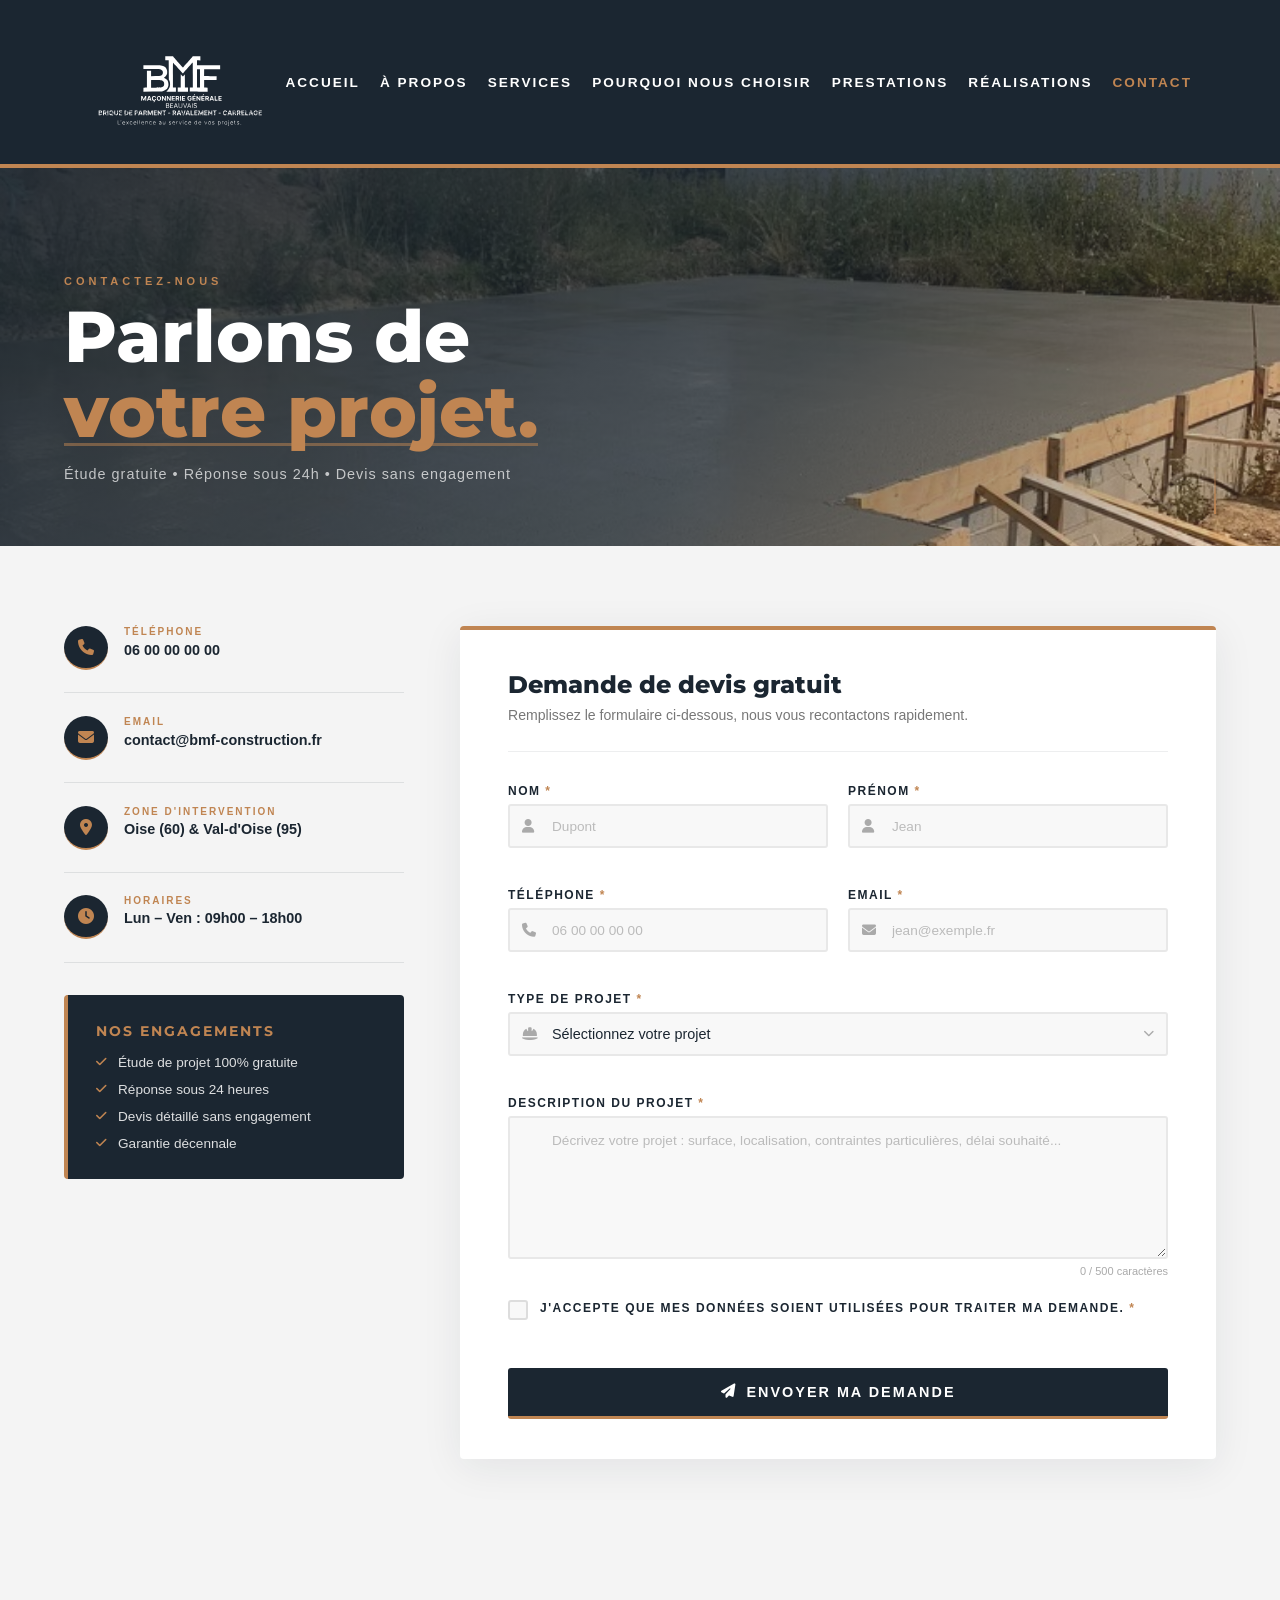
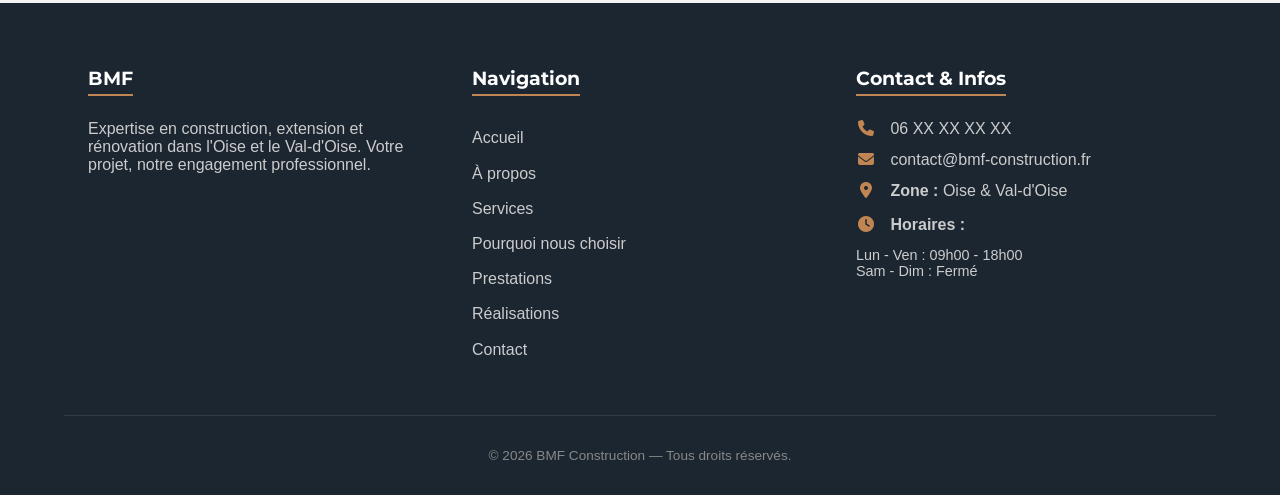
==== contact.html @ 0faadb6c "Add files via upload" ====
<!DOCTYPE html>
<html lang="fr">
<head>
  <meta charset="UTF-8">
  <meta name="viewport" content="width=device-width, initial-scale=1.0">
  <title>BMF | Contact & Devis Gratuit</title>
  <link href="https://fonts.googleapis.com/css2?family=Montserrat:wght@400;600;700;800&display=swap" rel="stylesheet">
  <link rel="stylesheet" href="style.css">
  <link rel="stylesheet" href="https://cdnjs.cloudflare.com/ajax/libs/font-awesome/6.4.0/css/all.min.css">
</head>
<body>

  <!-- ══ HEADER ══════════════════════════════════════════════ -->
  <header id="accueil">
    <div class="container nav-container">
      <div class="logo">
        <img src="img/bmf.svg" alt="Logo BMF"/>
      </div>
      <div class="menu-toggle" id="mobile-menu" aria-label="Ouvrir le menu" role="button">
        <span class="bar"></span>
        <span class="bar"></span>
        <span class="bar"></span>
      </div>
      <nav>
        <ul class="nav-links" id="nav-links">
          <li><a href="index.html">Accueil</a></li>
          <li><a href="index.html#apropos">À propos</a></li>
          <li><a href="index.html#services">Services</a></li>
          <li><a href="index.html#pourquoi">Pourquoi nous choisir</a></li>
          <li><a href="index.html#prestations">Prestations</a></li>
          <li><a href="realisations.html">Réalisations</a></li>
          <li><a href="contact.html" class="nav-active">Contact</a></li>
        </ul>
      </nav>
    </div>
  </header>

  <!-- ══ HERO CONTACT ════════════════════════════════════════ -->
  <section class="contact-hero">
    <div class="contact-hero-overlay"></div>
    <div class="contact-hero-content">
      <p class="contact-hero-eyebrow">Contactez-nous</p>
      <h1 class="contact-hero-title">Parlons de<br><span>votre projet.</span></h1>
      <p class="contact-hero-sub">Étude gratuite • Réponse sous 24h • Devis sans engagement</p>
    </div>
    <div class="contact-hero-scroll">
      <span></span>
    </div>
  </section>

  <!-- ══ SECTION CONTACT PRINCIPALE ═════════════════════════ -->
  <section class="contact-section">
    <div class="contact-grid">

      <!-- ── Colonne gauche : infos ─────────────────────────── -->
      <div class="contact-info">

        <div class="contact-info-block">
          <div class="contact-info-icon"><i class="fa-solid fa-phone"></i></div>
          <div>
            <p class="contact-info-label">Téléphone</p>
            <a href="tel:0600000000" class="contact-info-value">06 00 00 00 00</a>
          </div>
        </div>

        <div class="contact-info-block">
          <div class="contact-info-icon"><i class="fa-solid fa-envelope"></i></div>
          <div>
            <p class="contact-info-label">Email</p>
            <a href="mailto:contact@bmf-construction.fr" class="contact-info-value">contact@bmf-construction.fr</a>
          </div>
        </div>

        <div class="contact-info-block">
          <div class="contact-info-icon"><i class="fa-solid fa-location-dot"></i></div>
          <div>
            <p class="contact-info-label">Zone d'intervention</p>
            <p class="contact-info-value">Oise (60) & Val-d'Oise (95)</p>
          </div>
        </div>

        <div class="contact-info-block">
          <div class="contact-info-icon"><i class="fa-solid fa-clock"></i></div>
          <div>
            <p class="contact-info-label">Horaires</p>
            <p class="contact-info-value">Lun – Ven : 09h00 – 18h00</p>
          </div>
        </div>

        <!-- Engagements -->
        <div class="contact-engagements">
          <p class="contact-engagements-title">Nos engagements</p>
          <ul>
            <li><i class="fa-solid fa-check"></i> Étude de projet 100% gratuite</li>
            <li><i class="fa-solid fa-check"></i> Réponse sous 24 heures</li>
            <li><i class="fa-solid fa-check"></i> Devis détaillé sans engagement</li>
            <li><i class="fa-solid fa-check"></i> Garantie décennale</li>
          </ul>
        </div>

      </div>

      <!-- ── Colonne droite : formulaire ───────────────────── -->
      <div class="contact-form-wrapper">

        <div class="contact-form-header">
          <h2>Demande de devis gratuit</h2>
          <p>Remplissez le formulaire ci-dessous, nous vous recontactons rapidement.</p>
        </div>

        <form class="contact-form" id="contact-form" novalidate>

          <!-- Nom / Prénom -->
          <div class="form-row">
            <div class="form-group">
              <label for="nom">Nom <span class="required">*</span></label>
              <div class="input-wrapper">
                <i class="fa-solid fa-user"></i>
                <input type="text" id="nom" name="nom" placeholder="Dupont" autocomplete="family-name">
              </div>
              <span class="form-error" id="error-nom"></span>
            </div>
            <div class="form-group">
              <label for="prenom">Prénom <span class="required">*</span></label>
              <div class="input-wrapper">
                <i class="fa-solid fa-user"></i>
                <input type="text" id="prenom" name="prenom" placeholder="Jean" autocomplete="given-name">
              </div>
              <span class="form-error" id="error-prenom"></span>
            </div>
          </div>

          <!-- Téléphone / Email -->
          <div class="form-row">
            <div class="form-group">
              <label for="telephone">Téléphone <span class="required">*</span></label>
              <div class="input-wrapper">
                <i class="fa-solid fa-phone"></i>
                <input type="tel" id="telephone" name="telephone" placeholder="06 00 00 00 00" autocomplete="tel">
              </div>
              <span class="form-error" id="error-telephone"></span>
            </div>
            <div class="form-group">
              <label for="email">Email <span class="required">*</span></label>
              <div class="input-wrapper">
                <i class="fa-solid fa-envelope"></i>
                <input type="email" id="email" name="email" placeholder="jean@exemple.fr" autocomplete="email">
              </div>
              <span class="form-error" id="error-email"></span>
            </div>
          </div>

          <!-- Type de projet -->
          <div class="form-group">
            <label for="type-projet">Type de projet <span class="required">*</span></label>
            <div class="input-wrapper select-wrapper">
              <i class="fa-solid fa-hard-hat"></i>
              <select id="type-projet" name="type-projet">
                <option value="" disabled selected>Sélectionnez votre projet</option>
                <option value="extension">Extension de maison</option>
                <option value="renovation">Rénovation générale</option>
                <option value="carrelage">Carrelage</option>
                <option value="ravalement">Ravalement de façade</option>
                <option value="parement">Plaquettes & Parements</option>
                <option value="permis">Permis de construire</option>
                <option value="autre">Autre projet</option>
              </select>
              <i class="fa-solid fa-chevron-down select-arrow"></i>
            </div>
            <span class="form-error" id="error-type-projet"></span>
          </div>

          <!-- Description -->
          <div class="form-group">
            <label for="description">Description du projet <span class="required">*</span></label>
            <div class="input-wrapper textarea-wrapper">
              <textarea id="description" name="description" rows="5" placeholder="Décrivez votre projet : surface, localisation, contraintes particulières, délai souhaité..."></textarea>
            </div>
            <div class="form-hint">
              <span class="form-error" id="error-description"></span>
              <span class="char-counter"><span id="char-count">0</span> / 500 caractères</span>
            </div>
          </div>

          <!-- Consentement RGPD -->
          <div class="form-group form-group-check">
            <label class="check-label">
              <input type="checkbox" id="rgpd" name="rgpd">
              <span class="checkmark"></span>
              <span>J'accepte que mes données soient utilisées pour traiter ma demande. <span class="required">*</span></span>
            </label>
            <span class="form-error" id="error-rgpd"></span>
          </div>

          <!-- Bouton submit -->
          <button type="submit" class="btn-submit" id="btn-submit">
            <span class="btn-submit-text">
              <i class="fa-solid fa-paper-plane"></i>
              Envoyer ma demande
            </span>
            <span class="btn-submit-loading" style="display:none;">
              <i class="fa-solid fa-spinner fa-spin"></i>
              Envoi en cours...
            </span>
          </button>

        </form>

        <!-- Message de succès -->
        <div class="form-success" id="form-success" style="display:none;">
          <div class="form-success-icon"><i class="fa-solid fa-circle-check"></i></div>
          <h3>Message envoyé !</h3>
          <p>Merci <strong id="success-prenom"></strong>, votre demande a bien été reçue. Nous vous recontactons sous 24 heures.</p>
          <button class="btn-reset" onclick="resetForm()">Envoyer une autre demande</button>
        </div>

      </div>
    </div>
  </section>

  <!-- ══ FOOTER ═══════════════════════════════════════════════ -->
  <footer id="footer">
    <div class="container footer-grid">
      <div class="footer-col">
        <h3>BMF</h3>
        <p>Expertise en construction, extension et rénovation dans l'Oise et le Val-d'Oise. Votre projet, notre engagement professionnel.</p>
      </div>
      <div class="footer-col">
        <h3>Navigation</h3>
        <ul>
          <li><a href="index.html">Accueil</a></li>
          <li><a href="index.html#apropos">À propos</a></li>
          <li><a href="index.html#services">Services</a></li>
          <li><a href="index.html#pourquoi">Pourquoi nous choisir</a></li>
          <li><a href="index.html#prestations">Prestations</a></li>
          <li><a href="realisations.html">Réalisations</a></li>
          <li><a href="contact.html">Contact</a></li>
        </ul>
      </div>
      <div class="footer-col">
        <h3>Contact & Infos</h3>
        <p><i class="fa-solid fa-phone"></i> 06 XX XX XX XX</p>
        <p><i class="fa-solid fa-envelope"></i> contact@bmf-construction.fr</p>
        <p><i class="fa-solid fa-location-dot"></i> <strong>Zone :</strong> Oise & Val-d'Oise</p>
        <div style="margin-top: 1rem;">
          <p><i class="fa-solid fa-clock"></i> <strong>Horaires :</strong></p>
          <p style="font-size: 0.9rem; margin-bottom: 0;">Lun - Ven : 09h00 - 18h00</p>
          <p style="font-size: 0.9rem;">Sam - Dim : Fermé</p>
        </div>
      </div>
    </div>
    <div class="footer-bottom">
      <p>&copy; 2026 BMF Construction — Tous droits réservés.</p>
    </div>
  </footer>

  <!-- ══ SCRIPTS ══════════════════════════════════════════════ -->
  <script>
    /* ── Menu burger ── */
    const burger = document.getElementById('mobile-menu');
    const navLinks = document.getElementById('nav-links');
    burger.addEventListener('click', function () {
      navLinks.classList.toggle('active');
      burger.classList.toggle('open');
    });
    navLinks.querySelectorAll('a').forEach(function(link) {
      link.addEventListener('click', function () {
        navLinks.classList.remove('active');
        burger.classList.remove('open');
      });
    });

    /* ── Compteur de caractères ── */
    const desc = document.getElementById('description');
    const counter = document.getElementById('char-count');
    desc.addEventListener('input', function () {
      const len = this.value.length;
      counter.textContent = len;
      if (len > 500) {
        counter.style.color = '#e74c3c';
      } else if (len > 400) {
        counter.style.color = '#C08552';
      } else {
        counter.style.color = '';
      }
    });

    /* ── Validation en temps réel ── */
    function showError(id, msg) {
      const el = document.getElementById('error-' + id);
      const input = document.getElementById(id) || document.querySelector('[name="' + id + '"]');
      if (el) el.textContent = msg;
      if (input && input.closest) {
        const wrapper = input.closest('.form-group');
        if (wrapper) {
          wrapper.classList.toggle('has-error', !!msg);
          wrapper.classList.toggle('is-valid', !msg && input.value !== '');
        }
      }
    }

    function validateField(id) {
      const el = document.getElementById(id);
      if (!el) return true;
      const val = el.value.trim();

      if (id === 'nom' || id === 'prenom') {
        if (!val) { showError(id, 'Ce champ est obligatoire.'); return false; }
        if (val.length < 2) { showError(id, 'Minimum 2 caractères.'); return false; }
        showError(id, ''); return true;
      }
      if (id === 'telephone') {
        const cleaned = val.replace(/\s/g, '');
        if (!val) { showError(id, 'Ce champ est obligatoire.'); return false; }
        if (!/^(\+33|0)[0-9]{9}$/.test(cleaned)) { showError(id, 'Numéro invalide (ex: 06 00 00 00 00).'); return false; }
        showError(id, ''); return true;
      }
      if (id === 'email') {
        if (!val) { showError(id, 'Ce champ est obligatoire.'); return false; }
        if (!/^[^\s@]+@[^\s@]+\.[^\s@]+$/.test(val)) { showError(id, 'Adresse email invalide.'); return false; }
        showError(id, ''); return true;
      }
      if (id === 'type-projet') {
        if (!val) { showError(id, 'Veuillez sélectionner un type de projet.'); return false; }
        showError(id, ''); return true;
      }
      if (id === 'description') {
        if (!val) { showError(id, 'Veuillez décrire votre projet.'); return false; }
        if (val.length < 20) { showError(id, 'Merci d\'en dire un peu plus (min. 20 caractères).'); return false; }
        if (val.length > 500) { showError(id, 'Maximum 500 caractères.'); return false; }
        showError(id, ''); return true;
      }
      return true;
    }

    /* Live validation on blur */
    ['nom','prenom','telephone','email','type-projet','description'].forEach(function(id) {
      const el = document.getElementById(id);
      if (el) {
        el.addEventListener('blur', function() { validateField(id); });
        el.addEventListener('input', function() {
          if (el.closest('.form-group').classList.contains('has-error')) {
            validateField(id);
          }
        });
      }
    });

    /* ── Soumission du formulaire ── */
    document.getElementById('contact-form').addEventListener('submit', function(e) {
      e.preventDefault();

      const fields = ['nom','prenom','telephone','email','type-projet','description'];
      let valid = true;
      fields.forEach(function(id) {
        if (!validateField(id)) valid = false;
      });

      // RGPD check
      const rgpd = document.getElementById('rgpd');
      if (!rgpd.checked) {
        document.getElementById('error-rgpd').textContent = 'Vous devez accepter pour continuer.';
        valid = false;
      } else {
        document.getElementById('error-rgpd').textContent = '';
      }

      if (!valid) return;

      // Simulation envoi
      const btn = document.getElementById('btn-submit');
      btn.querySelector('.btn-submit-text').style.display = 'none';
      btn.querySelector('.btn-submit-loading').style.display = 'inline-flex';
      btn.disabled = true;

      setTimeout(function() {
        document.getElementById('contact-form').style.display = 'none';
        const successDiv = document.getElementById('form-success');
        successDiv.style.display = 'flex';
        document.getElementById('success-prenom').textContent = document.getElementById('prenom').value;
        // Scroll vers le message de succès
        successDiv.scrollIntoView({ behavior: 'smooth', block: 'center' });
      }, 1800);
    });

    function resetForm() {
      document.getElementById('contact-form').reset();
      document.getElementById('contact-form').style.display = 'block';
      document.getElementById('form-success').style.display = 'none';
      document.getElementById('char-count').textContent = '0';
      document.querySelectorAll('.form-group').forEach(function(g) {
        g.classList.remove('has-error','is-valid');
      });
      const btn = document.getElementById('btn-submit');
      btn.querySelector('.btn-submit-text').style.display = 'inline-flex';
      btn.querySelector('.btn-submit-loading').style.display = 'none';
      btn.disabled = false;
    }
  </script>

</body>
</html>
---- style.css ----
/* ============================================================
   BMF — Feuille de styles principale
   ============================================================ */

/* ── Variables ────────────────────────────────────────────── */
:root {
  --font-logo:    'Montserrat', sans-serif;
  --font-texte:   'Inter', sans-serif;
  --primary-blue: #1B2631;
  --accent-terra: #C08552;
  --accent-dark:  #A07044;
  --bg-light:     #F4F4F4;
  --white:        #FFFFFF;
}

/* ── Reset ────────────────────────────────────────────────── */
* { margin: 0; padding: 0; box-sizing: border-box; }

body {
  font-family: var(--font-texte);
  background-color: var(--bg-light);
  color: var(--primary-blue);
}

/* ── Header ───────────────────────────────────────────────── */
header {
  background-color: var(--primary-blue);
  padding: 2rem 5%;
  border-bottom: 4px solid var(--accent-terra);
  position: sticky;
  top: 0;
  z-index: 1000;
}

.nav-container {
  display: flex;
  justify-content: space-between;
  align-items: center;
  max-width: 1200px;
  margin: 0 auto;
  position: relative;
}

/* Logo image SVG en blanc */
.logo img {
  height: 100px;
  width: auto;
  max-width: 100%;
  display: block;
  filter: brightness(0) invert(1);
  transition: filter 0.3s ease;
}

.logo img:hover {
  /* Passe au terracotta au survol via un filtre CSS */
  filter: brightness(0) saturate(100%) invert(58%) sepia(42%) saturate(600%) hue-rotate(345deg) brightness(95%);
}

/* Navigation */
nav {
  display: flex;
  align-items: center;
}

.nav-links {
  display: flex;
  list-style: none;
  gap: 20px;
}

.nav-links a {
  color: var(--white);
  text-decoration: none;
  font-size: 0.85rem;
  font-weight: 600;
  text-transform: uppercase;
  letter-spacing: 2px;
  transition: color 0.3s;
}

.nav-links a:hover {
  color: var(--accent-terra);
}

/* --- MENU BURGER MOBILE --- */
.menu-toggle {
  display: none;
  flex-direction: column;
  justify-content: center;
  gap: 5px;
  cursor: pointer;
  padding: 4px;
  z-index: 1100;
}

.bar {
  display: block;
  width: 26px;
  height: 3px;
  background-color: var(--white);
  border-radius: 2px;
  transition: all 0.3s ease;
  transform-origin: center;
}

/* Animation burger → croix */
.menu-toggle.open .bar:nth-child(1) { transform: translateY(8px) rotate(45deg); }
.menu-toggle.open .bar:nth-child(2) { opacity: 0; transform: scaleX(0); }
.menu-toggle.open .bar:nth-child(3) { transform: translateY(-8px) rotate(-45deg); }

/* RESPONSIVE MOBILE */
@media (max-width: 768px) {
  .menu-toggle { display: flex; }

  nav {
    position: static;
  }

  .nav-links {
    position: absolute;
    top: 100%;
    left: 0;
    width: 100%;
    background-color: var(--primary-blue);
    flex-direction: column;
    align-items: center;
    padding: 2rem 0;
    display: none;
    border-top: 2px solid var(--accent-terra);
    box-shadow: 0 8px 24px rgba(0,0,0,0.2);
    z-index: 1000;
  }

  .nav-links.active {
    display: flex;
  }

  .nav-links li {
    margin: 0.75rem 0;
  }

  .nav-links a {
    font-size: 1rem;
    letter-spacing: 1.5px;
  }
}
/* ── Conteneur ────────────────────────────────────────────── */
.container {
  width: min(1200px, 100%);
  margin: 0 auto;
  padding: 0 1.5rem;
}

/* ── Hero ─────────────────────────────────────────────────── */
.hero {
  position: relative;
  padding: 150px 5%;
  background-size: cover;
  background-position: center;
  background-repeat: no-repeat;
  color: white;
}

.hero-overlay {
  position: absolute;
  top: 0; left: 0;
  width: 100%; height: 100%;
  background-color: rgba(27, 38, 49, 0.7);
  z-index: 1;
  pointer-events: none;
}

.hero-content {
  position: relative;
  z-index: 2;
}

.hero h1 {
  color: #ffffff;
  font-family: var(--font-logo);
  font-size: 3.5rem;
  font-weight: 800;
  line-height: 1.1;
  margin-bottom: 1.25rem;
}

/* Classe dédiée pour le paragraphe hero (évite de polluer les autres sections) */
.hero-text {
  color: #eeeeee;
  font-size: 1.05rem;
  line-height: 1.7;
  margin-bottom: 2rem;
  max-width: 560px;
}

.location-badge {
  display: inline-block;
  margin-bottom: 1.5rem;
  padding: 0.65rem 1rem;
  background: rgba(255,255,255,0.14);
  color: #FFFFFF;
  border-radius: 999px;
  font-size: 0.95rem;
  backdrop-filter: blur(5px);
}

.hero-buttons {
  display: flex;
  gap: 20px;
  position: relative;
  z-index: 10;
  pointer-events: auto;
}

/* ── Boutons ──────────────────────────────────────────────── */
.btn {
  display: inline-flex;
  align-items: center;
  padding: 15px 30px;
  text-decoration: none;
  font-family: var(--font-texte);
  font-weight: 600;
  font-size: 0.9rem;
  text-transform: uppercase;
  letter-spacing: 1px;
  border-radius: 2px;
  transition: all 0.3s ease;
  cursor: pointer;
  border: 2px solid transparent;
}

.btn i {
  margin-right: 10px;
}

.btn-primary {
  background-color: var(--accent-terra);
  color: var(--white);
  border-color: var(--accent-terra);
}

.btn-primary:hover {
  background-color: var(--accent-dark);
  border-color: var(--accent-dark);
  color: var(--white);
}

.btn-secondary {
  background-color: transparent;
  border-color: var(--accent-terra);
  color: var(--accent-terra);
}

.btn-secondary:hover {
  background-color: var(--accent-terra);
  color: var(--white);
}

/* ── Section À propos ─────────────────────────────────────── */
#apropos {
  padding: 6rem 5%;
  background-color: var(--bg-light);
}

.apropos-inner {
  max-width: 1200px;
  margin: 0 auto;
  display: grid;
  grid-template-columns: 1fr 1fr;
  gap: 4rem;
  align-items: center;
}

/* Colonne image (gauche) */
.apropos-img-col {
  position: relative;
  padding: 0;
}

.apropos-img-wrap {
  position: relative;
  border-radius: 4px;
  overflow: visible;
  min-height: 480px;
  aspect-ratio: 1 / 1;
  width: 100%;
}

.apropos-img-wrap img {
  width: 100%;
  height: 100%;
  object-fit: cover;
  display: block;
  min-height: 480px;
  border-radius: 4px;
}

/* Badge "Études gratuites" */
.apropos-badge {
  position: absolute;
  top: -40px;
  left: -40px;
  background: var(--primary-blue);
  border-radius: 4px;
  padding: 1rem;
  width: 180px;
  height: 180px;
  
  box-shadow: 15px 15px 30px rgba(0,0,0,0.4);
  z-index: 10;
  display: flex;
  align-items: center;      /* Centre verticalement */
  justify-content: center;  /* Centre horizontalement */
}

.apropos-badge p {
  font-family: var(--font-texte);
  font-size: 16px;
  font-weight: 800;
  color: var(--white);
  text-transform: uppercase;
  letter-spacing: 1px;
  padding: 10px ;
  text-align: center;
}



/* Barre terracotta en bas de l'image */
.apropos-exp-bar {
  position: absolute;
  bottom: 0; left: 0; right: 0;
  background: rgba(192, 133, 82, 0.93);
  padding: 14px 20px;
  display: flex;
  align-items: center;
  justify-content: space-between;
}

.apropos-exp-bar span:first-child {
  font-family: var(--font-texte);
  font-size: 13px;
  font-weight: 600;
  color: var(--white);
  text-transform: uppercase;
  letter-spacing: 1px;
}

.apropos-exp-bar span:last-child {
  font-family: var(--font-logo);
  font-size: 28px;
  font-weight: 800;
  color: var(--white);
  line-height: 1;
}

/* Colonne texte (droite) */
.apropos-eyebrow {
  font-family: var(--font-texte);
  font-size: 11px;
  font-weight: 600;
  text-transform: uppercase;
  letter-spacing: 3px;
  color: var(--accent-terra);
  margin-bottom: 1rem;
}

.apropos-title {
  font-family: var(--font-logo);
  font-size: 2rem;
  font-weight: 800;
  color: var(--primary-blue);
  line-height: 1.2;
  margin-bottom: 1.25rem;
}

.apropos-intro {
  font-family: var(--font-texte);
  font-size: 0.95rem;
  color: #555555;
  line-height: 1.8;
  margin-bottom: 2rem;
}

/* Points forts */
.apropos-checks {
  list-style: none;
  padding: 0;
  margin: 0 0 2rem;
  display: flex;
  flex-direction: column;
  gap: 12px;
}

.apropos-checks li {
  display: flex;
  align-items: center;
  gap: 12px;
  font-family: var(--font-texte);
  font-size: 0.9rem;
  font-weight: 600;
  color: var(--primary-blue);
}

.apropos-check-icon {
  width: 22px;
  height: 22px;
  min-width: 22px;
  border-radius: 50%;
  background-color: var(--accent-terra);
  display: flex;
  align-items: center;
  justify-content: center;
}

.apropos-check-icon i {
  font-size: 10px;
  color: var(--white);
}

/* Statistiques */
.apropos-stats {
  display: grid;
  grid-template-columns: repeat(3, 1fr);
  gap: 12px;
  margin-bottom: 2rem;
}

.apropos-stat {
  background-color: var(--primary-blue);
  border-bottom: 3px solid var(--accent-terra);
  border-radius: 2px;
  padding: 1.1rem 0.75rem;
  text-align: center;
}

.apropos-stat h3 {
  font-family: var(--font-logo);
  font-size: 1.4rem;
  font-weight: 700;
  color: var(--white);
  margin-bottom: 0px;
}

.apropos-stat p {
  font-family: var(--font-texte);
  font-size: 8px;
  text-transform: uppercase;
  letter-spacing: 2px;
  color: rgba(255,255,255,0.6);
  margin: 0;
}

/* ── Responsive ───────────────────────────────────────────── */
@media (max-width: 900px) {
  .nav-container {
    flex-wrap: wrap;
    gap: 1rem;
  }

  .nav-links {
    flex-wrap: wrap;
    gap: 1rem;
    justify-content: center;
  }

  .hero {
    padding: 120px 5%;
  }

  .hero h1 {
    font-size: 2.5rem;
  }

  .apropos-inner {
    grid-template-columns: 1fr;
    gap: 2.5rem;
  }

  .apropos-img-wrap,
  .apropos-img-wrap img {
    min-height: 320px;
  }

  .apropos-title {
    font-size: 1.65rem;
  }
}

@media (max-width: 640px) {
  .hero {
    padding: 90px 4%;
    text-align: center;
  }

  .hero h1 {
    font-size: 2rem;
  }

  .hero-text {
    margin: 0 auto 2rem;
  }

  .hero-buttons {
    flex-direction: column;
    align-items: stretch;
  }

  .btn {
    width: 100%;
    justify-content: center;
  }
}

@media (max-width: 480px) {
  #apropos {
    padding: 4rem 4%;
  }

  .apropos-stat h3 {
    font-size: 1.3rem;
  }
}


#services { 
  padding: 6rem 5%; 
  background-color: var(--white);
}

.services-grid {
  display: grid;
  grid-template-columns: repeat(4, 1fr);
  gap: 1.5rem;
}

.service-card {
  position: relative; /* Obligatoire pour le fond */
  min-height: 250px; /* Hauteur minimale pour les photos */
  border-radius: 4px;
  overflow: hidden; /* Pour que l'image ne dépasse pas des coins arrondis */
  display: flex;
  align-items: flex-end; /* Texte en bas de la carte */
  transition: transform 0.3s ease;
  box-shadow: 0 5px 15px rgba(0,0,0,0.1);
}

/* Au survol, la carte se soulève légèrement */
.service-card:hover { transform: translateY(-5px); }

/* L'emplacement de l'image de fond */
.service-card-bg {
  position: absolute;
  top: 0; left: 0; width: 100%; height: 100%;
  background-size: cover;
  background-position: center;
  z-index: 1;
  transition: transform 0.5s ease; /* Effet de zoom au survol */
}

/* Overlay sombre pour la lisibilité du texte (filtre) */
.service-card::after {
  content: '';
  position: absolute;
  top: 0; left: 0; width: 100%; height: 100%;
  background: linear-gradient(to top, rgba(0,0,0,0.8), rgba(0,0,0,0.2)); /* Dégradé sombre */
  z-index: 2;
}

/* Le contenu textuel (au-dessus de l'image) */
.service-card-content {
  position: relative;
  z-index: 3;
  padding: 2rem;
  color: var(--white); /* Texte en blanc pour le contraste */
  width: 100%;
}

.service-card h3 {
  font-family: var(--font-logo);
  font-size: 1.2rem;
  margin-bottom: 0.5rem;
  text-transform: uppercase;
  letter-spacing: 1px;
}

.service-card p {
  font-size: 0.9rem;
  line-height: 1.4;
  opacity: 0.9;
}

/* --- RÉSERVATION DES EMPLACEMENTS D'IMAGES --- */
/* Remplace 'chemin/vers/image1.jpg' par tes vrais fichiers */

.service-01 .service-card-bg { 
  background-image: url('img/ext10.JPG'); /* Exemple: plans d'architecture */
}
.service-02 .service-card-bg { 
  background-image: url('img/ext10.JPG'); /* Exemple: dossier administratif */
}
.service-03 .service-card-bg { 
  background-image: url('img/ext10.JPG'); /* Exemple: gros oeuvre rénovation */
}
.service-04 .service-card-bg { 
  background-image: url('img/ext10.JPG'); /* Exemple: intérieur design */
}

/* Effet zoom de l'image au survol */
.service-card:hover .service-card-bg { transform: scale(1.1); }


@media (max-width: 992px) {
  .services-grid-4 { grid-template-columns: repeat(2, 1fr); }
}
@media (max-width: 576px) {
  .services-grid-4 { grid-template-columns: 1fr; }
}

#pourquoi {
  padding: 6rem 5%;
  background-color: var(--bg-light); /* Fond gris clair comme À Propos */
}

/* --- Layout Flexbox comme À Propos --- */
.pourquoi-container {
  display: flex;
  align-items: center; /* Centre verticalement image et texte */
  gap: 4rem; /* Espace entre l'image et le texte */
}

/* --- Partie Image (Gauche) --- */
.pourquoi-image-wrapper {
  position: relative;
  flex: 1; /* Prend 50% de la largeur */
}

.pourquoi-image-wrapper img {
  width: 100%;
  height: auto;
  border-radius: 4px; /* Coins arrondis comme À Propos */
}

/* Le badge "Études Gratuites" réutilisé */
.pourquoi-image-wrapper .apropos-badge {
  position: absolute;
  top: -20px; /* Positionnement comme À Propos */
  left: -20px;
  background-color: var(--primary-blue); /* Le bleu foncé */
  color: var(--white);
  padding: 2rem;
  text-align: center;
  border-radius: 4px;
  font-weight: 600;
  box-shadow: 0 10px 30px rgba(0,0,0,0.2);
}

.pourquoi-image-wrapper .apropos-badge p {
  margin: 0;
  line-height: 1.2;
}

/* --- Partie Contenu (Droite) --- */
.pourquoi-content {
  flex: 1; /* Prend les autres 50% de la largeur */
}

.pourquoi-content h2.apropos-title {
  font-size: 2.5rem;
  font-weight: 700;
  line-height: 1.2;
  margin-top: 0.5rem;
  margin-bottom: 2rem;
  color: var(--primary-blue);
}

.pourquoi-text {
  font-size: 1.1rem;
  line-height: 1.7;
  color: #333;
  margin-bottom: 2.5rem;
}

/* --- Liste de checks --- */
.pourquoi-list-v2 {
  list-style: none;
  padding: 0;
}

.pourquoi-list-v2 li {
  display: flex;
  align-items: center;
  margin-bottom: 1.5rem;
  font-size: 1.2rem;
  color: var(--primary-blue);
  font-weight: 500;
}

.pourquoi-list-v2 i {
  color: var(--accent-terra); /* La couleur terracotta */
  font-size: 1.4rem;
  margin-right: 15px;
}

/* --- Adaptation Mobile --- */
@media (max-width: 992px) {
  .pourquoi-container {
    flex-direction: column-reverse; /* Image au-dessus sur mobile */
    gap: 3rem;
  }
}

#prestations { 
  padding: 6rem 5%; 
  background-color: var(--white);
}

/* Grille 4 colonnes (section Services) */
.services-grid-4 {
  display: grid;
  grid-template-columns: repeat(4, 1fr);
  gap: 1.5rem;
}

/* Grille 3 colonnes (section Prestations) */
.services-grid-3 {
  display: grid;
  grid-template-columns: repeat(3, 1fr);
  gap: 1.5rem;
}

/* Réservation des images pour les nouvelles prestations */
.prest-01 .service-card-bg { background-image: url('img/extension.jpg'); }
.prest-02 .service-card-bg { background-image: url('img/renovation.jpg'); }
.prest-03 .service-card-bg { background-image: url('img/carrelage.jpg'); }
.prest-04 .service-card-bg { background-image: url('img/ravalement.jpg'); }
.prest-05 .service-card-bg { background-image: url('img/parement.jpg'); }

@media (max-width: 992px) {
  .services-grid-3 { grid-template-columns: repeat(2, 1fr); }
}
@media (max-width: 576px) {
  .services-grid-3 { grid-template-columns: 1fr; }
}

.btn-secondary {
  padding: 0.8rem 1.5rem;
  background-color: transparent;
  border: 2px solid var(--accent-terra);
  color: var(--accent-terra);
  font-weight: 600;
  text-decoration: none;
  border-radius: 4px;
  transition: all 0.3s ease;
}

.btn-secondary:hover {
  background-color: var(--accent-terra);
  color: var(--white);
}

#footer {
  background-color: var(--primary-blue);
  color: var(--white);
  padding: 4rem 5% 2rem 5%;
  margin-top: 4rem;
}

.footer-grid {
  display: grid;
  grid-template-columns: repeat(3, 1fr);
  gap: 3rem;
  margin-bottom: 3rem;
}

.footer-col h3 {
  margin-bottom: 1.5rem;
  font-family: var(--font-logo); /* Utilise la police de ton logo/titres */
  border-bottom: 2px solid var(--accent-terra);
  display: inline-block;
  padding-bottom: 0.3rem;
  color: var(--white);
}

.footer-col ul { list-style: none; padding: 0; }

.footer-col li a {
  color: #ccc;
  text-decoration: none;
  line-height: 2.2;
  transition: 0.3s;
}

.footer-col li a:hover { color: var(--accent-terra); }

.footer-col p { color: #ccc; margin-bottom: 0.8rem; }

.footer-col i {
  color: var(--accent-terra);
  margin-right: 10px;
  width: 20px;
  text-align: center;
}

.footer-bottom {
  text-align: center;
  border-top: 1px solid rgba(255,255,255,0.1);
  padding-top: 2rem;
  font-size: 0.85rem;
  color: #888;
}

/* Responsive : passage en 1 colonne sur mobile */
@media (max-width: 768px) {
  .footer-grid { grid-template-columns: 1fr; gap: 2rem; }
}

/* Container de la galerie */
.gallery {
  display: grid;
  /* Crée une grille qui s'adapte, avec un espacement de 20px */
  grid-template-columns: repeat(auto-fit, minmax(250px, 300px));
  justify-content: center; /* Centre la grille dans la page */
  gap: 20px;
  padding: 2rem;
  max-width: 1000px; /* Limite la largeur pour ne pas que ça s'étale trop */
  margin: 0 auto;    /* Centre le bloc entier sur la page */
}

/* Style des items (les boites autour des photos) */
.gallery-item {
  width: 100%;
  display: flex;
  justify-content: center;
}

/* Style de l'image elle-même */
.gallery-item img {
  width: 100%;
  height: 200px; /* Hauteur fixe pour l'uniformité */
  object-fit: cover;
  border-radius: 10px;
  box-shadow: 0 4px 8px rgba(0,0,0,0.1); /* Petit effet d'ombre sympa */
}

.gallery-item img:hover {
  transform: scale(1.05); /* Petit effet zoom élégant */
}


/* Container des filtres pour bien les espacer */
.gallery-filters {
  display: flex;
  justify-content: center;
  gap: 1.5rem; /* Un peu plus d'espace entre les boutons */
  margin-bottom: 3rem;
  margin-top: 1rem;
}

/* Style de base des boutons (Bien Arrondi) */
.filter-btn {
  background: transparent;
  border: 2px solid #ddd; /* Bordure grise discrète */
  color: #555; /* Texte gris */
  padding: 0.8rem 2rem; /* Plus d'espace intérieur pour un look plus généreux */
  
  /* --- ICI LA MODIFICATION POUR ARRONDIR --- */
  border-radius: 30px; /* Un gros rayon pour des bords très arrondis (style pilule) */
  /* ------------------------------------------- */
  
  cursor: pointer;
  font-weight: 500;
  font-size: 1rem;
  font-family: var(--font-primary);
  transition: all 0.3s ease; /* Transition douce pour l'effet au survol */
}

/* Effet au survol (Hover) */
.filter-btn:hover {
  border-color: var(--accent-terra); /* Bordure terra cotta */
  color: var(--accent-terra); /* Texte terra cotta */
  background-color: rgba(var(--accent-terra-rgb), 0.1); /* Léger fond coloré (optionnel) */
}

/* Style pour le bouton actif (cliqué) */
.filter-btn.active {
  background-color: var(--accent-terra);
  border-color: var(--accent-terra);
  color: var(--white); /* Texte blanc */
}




/* ============================================================
   PAGE CONTACT
   ============================================================ */

/* ── Hero contact ─────────────────────────────────────────── */
.contact-hero {
  position: relative;
  min-height: 42vh;
  background: url('img/ext10.jpg') center/cover no-repeat;
  display: flex;
  align-items: flex-end;
  padding: 0 5% 4rem;
  overflow: hidden;
}

.contact-hero-overlay {
  position: absolute;
  inset: 0;
  background: linear-gradient(
    135deg,
    rgba(27, 38, 49, 0.92) 0%,
    rgba(27, 38, 49, 0.6) 60%,
    rgba(192, 133, 82, 0.25) 100%
  );
}

.contact-hero-content {
  position: relative;
  z-index: 2;
  max-width: 1200px;
  width: 100%;
  margin: 0 auto;
}

.contact-hero-eyebrow {
  font-size: 11px;
  font-weight: 600;
  text-transform: uppercase;
  letter-spacing: 4px;
  color: var(--accent-terra);
  margin-bottom: 0.75rem;
}

.contact-hero-title {
  font-family: var(--font-logo);
  font-size: clamp(2.5rem, 6vw, 4.5rem);
  font-weight: 800;
  color: var(--white);
  line-height: 1.05;
  margin-bottom: 1rem;
}

.contact-hero-title span {
  color: var(--accent-terra);
  position: relative;
  display: inline-block;
}

.contact-hero-title span::after {
  content: '';
  position: absolute;
  bottom: 4px;
  left: 0;
  width: 100%;
  height: 3px;
  background: var(--accent-terra);
  opacity: 0.5;
}

.contact-hero-sub {
  font-size: 0.9rem;
  color: rgba(255,255,255,0.7);
  letter-spacing: 1px;
}

.contact-hero-scroll {
  position: absolute;
  bottom: 2rem;
  right: 5%;
  z-index: 2;
}

.contact-hero-scroll span {
  display: block;
  width: 2px;
  height: 50px;
  background: linear-gradient(to bottom, transparent, var(--accent-terra));
  animation: scrollLine 1.8s ease-in-out infinite;
}

@keyframes scrollLine {
  0%   { transform: scaleY(0); transform-origin: top; }
  50%  { transform: scaleY(1); transform-origin: top; }
  51%  { transform: scaleY(1); transform-origin: bottom; }
  100% { transform: scaleY(0); transform-origin: bottom; }
}

/* ── Layout principal contact ─────────────────────────────── */
.contact-section {
  background-color: var(--bg-light);
  padding: 5rem 5%;
}

.contact-grid {
  display: grid;
  grid-template-columns: 340px 1fr;
  gap: 3.5rem;
  max-width: 1200px;
  margin: 0 auto;
  align-items: start;
}

/* ── Infos gauche ─────────────────────────────────────────── */
.contact-info {
  display: flex;
  flex-direction: column;
  gap: 0;
  position: sticky;
  top: 2rem;
}

.contact-info-block {
  display: flex;
  align-items: flex-start;
  gap: 1rem;
  padding: 1.4rem 0;
  border-bottom: 1px solid rgba(27,38,49,0.1);
}

.contact-info-block:first-child {
  padding-top: 0;
}

.contact-info-icon {
  width: 44px;
  height: 44px;
  min-width: 44px;
  border-radius: 50%;
  background: var(--primary-blue);
  display: flex;
  align-items: center;
  justify-content: center;
  border-bottom: 2px solid var(--accent-terra);
}

.contact-info-icon i {
  color: var(--accent-terra);
  font-size: 16px;
}

.contact-info-label {
  font-size: 10px;
  text-transform: uppercase;
  letter-spacing: 2px;
  color: var(--accent-terra);
  font-weight: 600;
  margin-bottom: 4px;
}

.contact-info-value {
  font-size: 0.9rem;
  font-weight: 600;
  color: var(--primary-blue);
  text-decoration: none;
  transition: color 0.2s;
}

a.contact-info-value:hover {
  color: var(--accent-terra);
}

/* Engagements */
.contact-engagements {
  margin-top: 2rem;
  background: var(--primary-blue);
  border-radius: 4px;
  padding: 1.75rem;
  border-left: 4px solid var(--accent-terra);
}

.contact-engagements-title {
  font-family: var(--font-logo);
  font-size: 0.85rem;
  font-weight: 700;
  text-transform: uppercase;
  letter-spacing: 2px;
  color: var(--accent-terra);
  margin-bottom: 1rem;
}

.contact-engagements ul {
  list-style: none;
  padding: 0;
  display: flex;
  flex-direction: column;
  gap: 0.75rem;
}

.contact-engagements li {
  display: flex;
  align-items: center;
  gap: 10px;
  font-size: 0.85rem;
  font-weight: 500;
  color: rgba(255,255,255,0.85);
}

.contact-engagements li i {
  color: var(--accent-terra);
  font-size: 12px;
  min-width: 12px;
}

/* ── Formulaire ───────────────────────────────────────────── */
.contact-form-wrapper {
  background: var(--white);
  border-radius: 4px;
  padding: 2.5rem 3rem;
  box-shadow: 0 8px 40px rgba(27,38,49,0.08);
  border-top: 4px solid var(--accent-terra);
}

.contact-form-header {
  margin-bottom: 2rem;
  padding-bottom: 1.5rem;
  border-bottom: 1px solid rgba(27,38,49,0.08);
}

.contact-form-header h2 {
  font-family: var(--font-logo);
  font-size: 1.5rem;
  font-weight: 800;
  color: var(--primary-blue);
  margin-bottom: 0.4rem;
}

.contact-form-header p {
  font-size: 0.88rem;
  color: #777;
  line-height: 1.5;
}

/* Rows 2 colonnes */
.form-row {
  display: grid;
  grid-template-columns: 1fr 1fr;
  gap: 1.25rem;
  margin-bottom: 1.25rem;
}

.form-group {
  display: flex;
  flex-direction: column;
  gap: 6px;
  margin-bottom: 1.25rem;
}

.form-row .form-group {
  margin-bottom: 0;
}

.form-group label {
  font-size: 12px;
  font-weight: 700;
  text-transform: uppercase;
  letter-spacing: 1.5px;
  color: var(--primary-blue);
}

.required {
  color: var(--accent-terra);
}

/* Input wrapper avec icône */
.input-wrapper {
  position: relative;
  display: flex;
  align-items: center;
}

.input-wrapper > i:first-child {
  position: absolute;
  left: 14px;
  color: #aaa;
  font-size: 14px;
  z-index: 1;
  pointer-events: none;
  transition: color 0.2s;
}

.input-wrapper input,
.input-wrapper select,
.input-wrapper textarea {
  width: 100%;
  padding: 12px 14px 12px 42px;
  font-family: var(--font-texte);
  font-size: 0.9rem;
  color: var(--primary-blue);
  background: #f8f8f8;
  border: 2px solid #e8e8e8;
  border-radius: 3px;
  outline: none;
  transition: border-color 0.25s, background 0.25s, box-shadow 0.25s;
  appearance: none;
  -webkit-appearance: none;
}

.input-wrapper input::placeholder,
.input-wrapper textarea::placeholder {
  color: #bbb;
  font-size: 0.85rem;
}

.input-wrapper input:focus,
.input-wrapper select:focus,
.input-wrapper textarea:focus {
  border-color: var(--accent-terra);
  background: var(--white);
  box-shadow: 0 0 0 4px rgba(192,133,82,0.1);
}

.input-wrapper input:focus ~ i,
.input-wrapper:focus-within > i:first-child {
  color: var(--accent-terra);
}

/* Select custom */
.select-wrapper {
  position: relative;
}

.select-wrapper select {
  cursor: pointer;
  padding-right: 40px;
}

.select-arrow {
  position: absolute !important;
  right: 14px !important;
  left: auto !important;
  font-size: 11px !important;
  color: #aaa !important;
  pointer-events: none;
}

/* Textarea */
.textarea-wrapper textarea {
  padding: 12px 14px 12px 42px;
  resize: vertical;
  min-height: 130px;
  line-height: 1.6;
}

.textarea-wrapper > i:first-child {
  top: 14px;
  align-self: flex-start;
}

/* États validation */
.form-group.has-error .input-wrapper input,
.form-group.has-error .input-wrapper select,
.form-group.has-error .input-wrapper textarea {
  border-color: #e74c3c;
  background: #fff8f8;
}

.form-group.is-valid .input-wrapper input,
.form-group.is-valid .input-wrapper select,
.form-group.is-valid .input-wrapper textarea {
  border-color: #27ae60;
  background: #f8fff9;
}

.form-error {
  font-size: 11px;
  color: #e74c3c;
  font-weight: 500;
  min-height: 14px;
  display: block;
}

.form-hint {
  display: flex;
  justify-content: space-between;
  align-items: flex-start;
}

.char-counter {
  font-size: 11px;
  color: #aaa;
  white-space: nowrap;
  margin-left: auto;
  padding-left: 1rem;
}

/* Checkbox RGPD */
.form-group-check {
  margin-bottom: 1.75rem;
}

.check-label {
  display: flex;
  align-items: flex-start;
  gap: 12px;
  cursor: pointer;
  font-size: 0.85rem;
  color: #555;
  line-height: 1.5;
}

.check-label input[type="checkbox"] {
  position: absolute;
  opacity: 0;
  width: 0; height: 0;
}

.checkmark {
  min-width: 20px;
  height: 20px;
  border: 2px solid #ddd;
  border-radius: 3px;
  background: #f8f8f8;
  display: flex;
  align-items: center;
  justify-content: center;
  transition: all 0.2s;
  margin-top: 1px;
}

.check-label input:checked + .checkmark {
  background: var(--accent-terra);
  border-color: var(--accent-terra);
}

.check-label input:checked + .checkmark::after {
  content: '';
  display: block;
  width: 5px;
  height: 9px;
  border: 2px solid white;
  border-top: none;
  border-left: none;
  transform: rotate(45deg) translateY(-1px);
}

/* Bouton submit */
.btn-submit {
  width: 100%;
  padding: 16px 32px;
  background: var(--primary-blue);
  color: var(--white);
  border: none;
  border-radius: 3px;
  font-family: var(--font-texte);
  font-size: 0.9rem;
  font-weight: 700;
  text-transform: uppercase;
  letter-spacing: 2px;
  cursor: pointer;
  transition: all 0.3s ease;
  position: relative;
  overflow: hidden;
  display: flex;
  align-items: center;
  justify-content: center;
  gap: 10px;
  border-bottom: 3px solid var(--accent-terra);
}

.btn-submit::before {
  content: '';
  position: absolute;
  left: 0; top: 0;
  width: 0; height: 100%;
  background: var(--accent-terra);
  transition: width 0.35s ease;
  z-index: 0;
}

.btn-submit:hover::before { width: 100%; }

.btn-submit:hover { border-bottom-color: var(--accent-dark); }

.btn-submit-text,
.btn-submit-loading {
  position: relative;
  z-index: 1;
  display: inline-flex;
  align-items: center;
  gap: 10px;
}

.btn-submit:disabled {
  cursor: not-allowed;
  opacity: 0.8;
}

/* ── Message succès ───────────────────────────────────────── */
.form-success {
  flex-direction: column;
  align-items: center;
  justify-content: center;
  text-align: center;
  padding: 3rem 2rem;
  gap: 1rem;
  animation: fadeInUp 0.5s ease;
}

@keyframes fadeInUp {
  from { opacity: 0; transform: translateY(20px); }
  to   { opacity: 1; transform: translateY(0); }
}

.form-success-icon {
  width: 72px;
  height: 72px;
  border-radius: 50%;
  background: rgba(39,174,96,0.1);
  display: flex;
  align-items: center;
  justify-content: center;
  margin-bottom: 0.5rem;
}

.form-success-icon i {
  font-size: 2.2rem;
  color: #27ae60;
}

.form-success h3 {
  font-family: var(--font-logo);
  font-size: 1.5rem;
  font-weight: 800;
  color: var(--primary-blue);
}

.form-success p {
  font-size: 0.95rem;
  color: #555;
  line-height: 1.6;
  max-width: 380px;
}

.btn-reset {
  margin-top: 0.5rem;
  padding: 12px 28px;
  background: transparent;
  border: 2px solid var(--accent-terra);
  color: var(--accent-terra);
  font-family: var(--font-texte);
  font-size: 0.85rem;
  font-weight: 600;
  text-transform: uppercase;
  letter-spacing: 1px;
  border-radius: 3px;
  cursor: pointer;
  transition: all 0.3s;
}

.btn-reset:hover {
  background: var(--accent-terra);
  color: var(--white);
}

/* ── Lien nav actif ───────────────────────────────────────── */
.nav-active {
  color: var(--accent-terra) !important;
}

/* ── Responsive contact ───────────────────────────────────── */
@media (max-width: 1024px) {
  .contact-grid {
    grid-template-columns: 280px 1fr;
    gap: 2.5rem;
  }
}

@media (max-width: 768px) {
  .contact-grid {
    grid-template-columns: 1fr;
  }

  .contact-info {
    position: static;
    display: grid;
    grid-template-columns: 1fr 1fr;
    gap: 0;
  }

  .contact-engagements {
    grid-column: 1 / -1;
  }

  .contact-form-wrapper {
    padding: 1.75rem 1.5rem;
  }

  .form-row {
    grid-template-columns: 1fr;
  }
}

@media (max-width: 480px) {
  .contact-section {
    padding: 3rem 4%;
  }

  .contact-info {
    grid-template-columns: 1fr;
  }

  .contact-hero {
    padding: 0 4% 3rem;
    min-height: 50vh;
  }
}
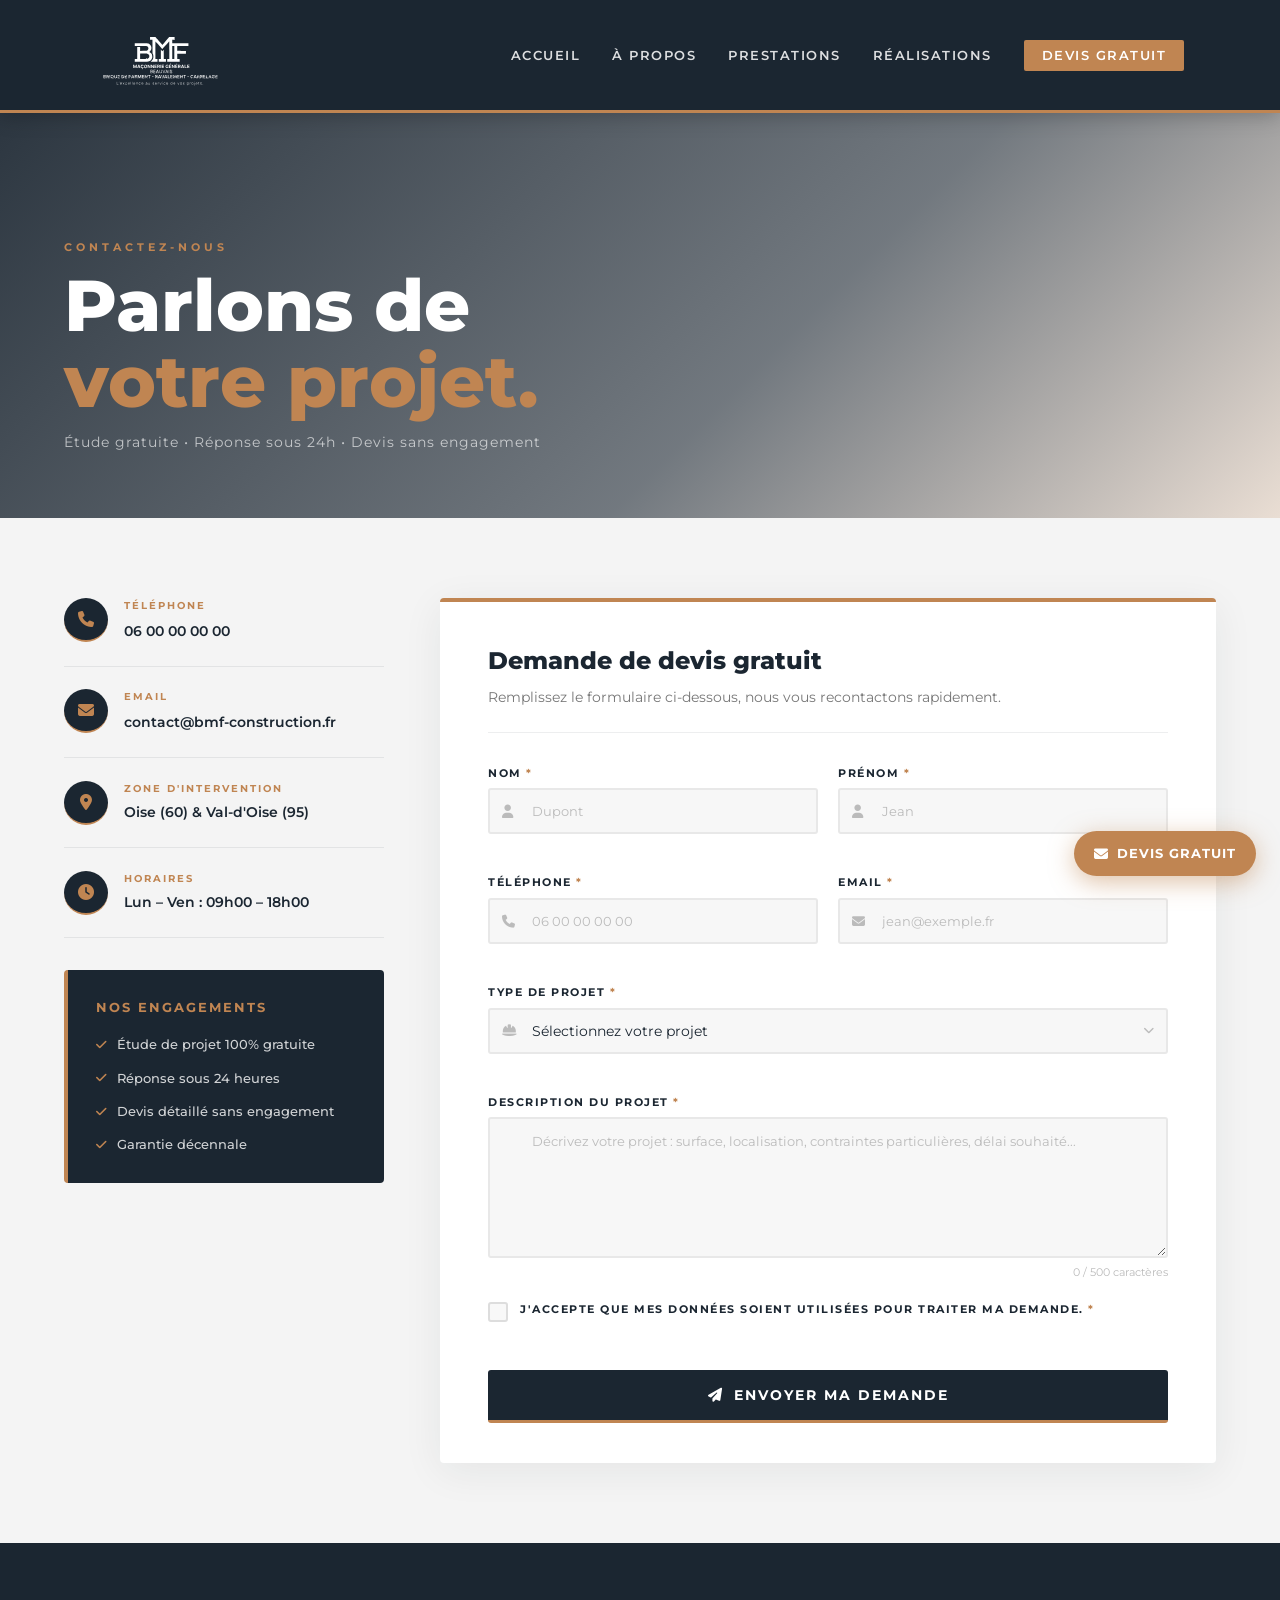
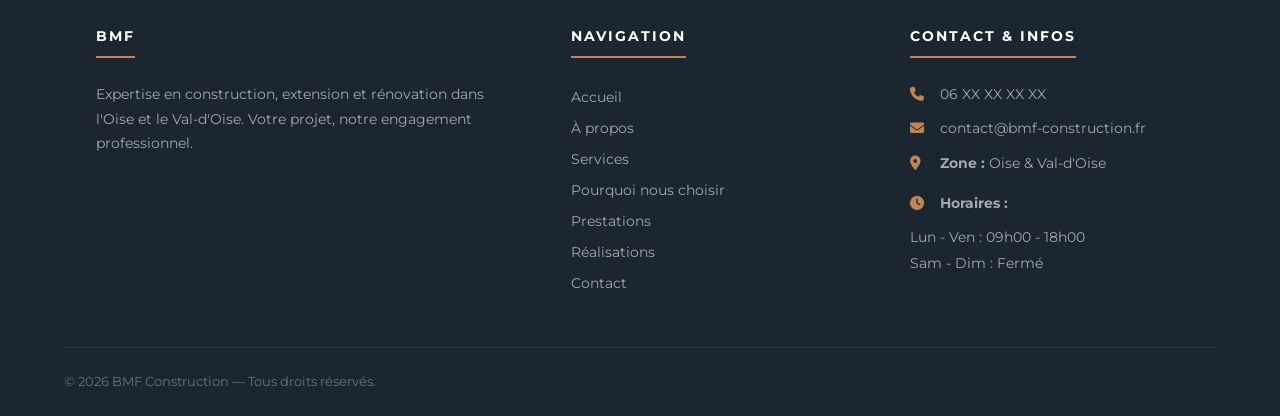
==== commit 8fab7ddc: "Add files via upload" ====
--- a/contact.html
+++ b/contact.html
@@ -3,7 +3,11 @@
 <head>
   <meta charset="UTF-8">
   <meta name="viewport" content="width=device-width, initial-scale=1.0">
-  <title>BMF | Contact & Devis Gratuit</title>
+  <title>BMF Construction | Contact & Devis Gratuit — Oise & Val-d'Oise</title>
+  <meta name="description" content="Contactez BMF Construction pour un devis gratuit. Maçonnerie, extension, rénovation, carrelage dans l'Oise et le Val-d'Oise. Réponse sous 24h.">
+  <meta property="og:title" content="BMF Construction | Contact & Devis">
+  <meta property="og:description" content="Devis gratuit sous 24h — BMF Construction, artisan maçon depuis 15 ans.">
+  <meta property="og:image" content="img/ext10.jpg">
   <link href="https://fonts.googleapis.com/css2?family=Montserrat:wght@400;600;700;800&display=swap" rel="stylesheet">
   <link rel="stylesheet" href="style.css">
   <link rel="stylesheet" href="https://cdnjs.cloudflare.com/ajax/libs/font-awesome/6.4.0/css/all.min.css">
@@ -14,7 +18,7 @@
   <header id="accueil">
     <div class="container nav-container">
       <div class="logo">
-        <img src="img/bmf.svg" alt="Logo BMF"/>
+        <img src="img/bmf.svg" alt="Logo BMF Construction" loading="eager"/>
       </div>
       <div class="menu-toggle" id="mobile-menu" aria-label="Ouvrir le menu" role="button">
         <span class="bar"></span>
@@ -25,11 +29,9 @@
         <ul class="nav-links" id="nav-links">
           <li><a href="index.html">Accueil</a></li>
           <li><a href="index.html#apropos">À propos</a></li>
-          <li><a href="index.html#services">Services</a></li>
-          <li><a href="index.html#pourquoi">Pourquoi nous choisir</a></li>
           <li><a href="index.html#prestations">Prestations</a></li>
           <li><a href="realisations.html">Réalisations</a></li>
-          <li><a href="contact.html" class="nav-active">Contact</a></li>
+          <li><a href="contact.html" class="nav-cta nav-active">Devis gratuit</a></li>
         </ul>
       </nav>
     </div>
@@ -254,6 +256,12 @@
     </div>
   </footer>
 
+  <!-- ══ CTA FLOTTANT ══════════════════════════════════════════ -->
+  <a href="contact.html" class="cta-float visible" aria-label="Demander un devis">
+    <i class="fa-solid fa-envelope"></i>
+    <span>Devis gratuit</span>
+  </a>
+
   <!-- ══ SCRIPTS ══════════════════════════════════════════════ -->
   <script>
     /* ── Menu burger ── */
--- a/style.css
+++ b/style.css
@@ -1,35 +1,62 @@
 /* ============================================================
-   BMF — Feuille de styles principale
+   BMF Construction — Style principal
    ============================================================ */
 
 /* ── Variables ────────────────────────────────────────────── */
 :root {
   --font-logo:    'Montserrat', sans-serif;
-  --font-texte:   'Inter', sans-serif;
+  --font-texte:   'Montserrat', sans-serif;
   --primary-blue: #1B2631;
   --accent-terra: #C08552;
   --accent-dark:  #A07044;
   --bg-light:     #F4F4F4;
+  --bg-white:     #FFFFFF;
+  --text-muted:   #666666;
   --white:        #FFFFFF;
 }
 
 /* ── Reset ────────────────────────────────────────────────── */
-* { margin: 0; padding: 0; box-sizing: border-box; }
+*, *::before, *::after { margin: 0; padding: 0; box-sizing: border-box; }
+
+html { scroll-behavior: smooth; }
 
 body {
   font-family: var(--font-texte);
   background-color: var(--bg-light);
   color: var(--primary-blue);
+  line-height: 1.6;
+  overflow-x: hidden;
+}
+
+img { max-width: 100%; display: block; }
+
+/* ── Scroll reveal ────────────────────────────────────────── */
+.reveal {
+  opacity: 0;
+  transform: translateY(30px);
+  transition: opacity 0.7s ease, transform 0.7s ease;
+}
+.reveal.revealed {
+  opacity: 1;
+  transform: translateY(0);
+}
+
+/* ── Conteneur ────────────────────────────────────────────── */
+.container {
+  width: min(1200px, 100%);
+  margin: 0 auto;
+  padding: 0 2rem;
 }
 
 /* ── Header ───────────────────────────────────────────────── */
 header {
   background-color: var(--primary-blue);
-  padding: 2rem 5%;
-  border-bottom: 4px solid var(--accent-terra);
+  padding: 1.25rem 5%;
+  border-bottom: 3px solid var(--accent-terra);
   position: sticky;
   top: 0;
   z-index: 1000;
+  box-shadow: 0 2px 20px rgba(0,0,0,0.25);
 }
 
 .nav-container {
@@ -41,48 +68,51 @@
   position: relative;
 }
 
-/* Logo image SVG en blanc */
 .logo img {
-  height: 100px;
+  height: 70px;
   width: auto;
-  max-width: 100%;
   display: block;
   filter: brightness(0) invert(1);
-  transition: filter 0.3s ease;
-}
-
-.logo img:hover {
-  /* Passe au terracotta au survol via un filtre CSS */
-  filter: brightness(0) saturate(100%) invert(58%) sepia(42%) saturate(600%) hue-rotate(345deg) brightness(95%);
-}
-
-/* Navigation */
-nav {
-  display: flex;
-  align-items: center;
-}
+  transition: filter 0.3s ease, opacity 0.3s;
+}
+.logo img:hover { opacity: 0.85; }
+
+nav { display: flex; align-items: center; }
 
 .nav-links {
   display: flex;
   list-style: none;
-  gap: 20px;
+  gap: 2rem;
+  align-items: center;
 }
 
 .nav-links a {
-  color: var(--white);
+  color: rgba(255,255,255,0.85);
   text-decoration: none;
-  font-size: 0.85rem;
+  font-size: 0.8rem;
   font-weight: 600;
   text-transform: uppercase;
-  letter-spacing: 2px;
+  letter-spacing: 1.5px;
   transition: color 0.3s;
-}
-
-.nav-links a:hover {
-  color: var(--accent-terra);
-}
-
-/* --- MENU BURGER MOBILE --- */
+  padding: 4px 0;
+  border-bottom: 2px solid transparent;
+  transition: color 0.3s, border-color 0.3s;
+}
+.nav-links a:hover,
+.nav-links a.nav-active { color: var(--accent-terra); border-bottom-color: var(--accent-terra); }
+
+/* Bouton CTA nav */
+.nav-links a.nav-cta {
+  background: var(--accent-terra);
+  color: var(--white) !important;
+  padding: 8px 18px;
+  border-radius: 2px;
+  border-bottom: none !important;
+  transition: background 0.3s;
+}
+.nav-links a.nav-cta:hover { background: var(--accent-dark); }
+
+/* Burger */
 .menu-toggle {
   display: none;
   flex-direction: column;
@@ -92,7 +122,6 @@
   padding: 4px;
   z-index: 1100;
 }
-
 .bar {
   display: block;
   width: 26px;
@@ -100,1411 +129,594 @@
   background-color: var(--white);
   border-radius: 2px;
   transition: all 0.3s ease;
-  transform-origin: center;
-}
-
-/* Animation burger → croix */
+}
 .menu-toggle.open .bar:nth-child(1) { transform: translateY(8px) rotate(45deg); }
 .menu-toggle.open .bar:nth-child(2) { opacity: 0; transform: scaleX(0); }
 .menu-toggle.open .bar:nth-child(3) { transform: translateY(-8px) rotate(-45deg); }
 
-/* RESPONSIVE MOBILE */
-@media (max-width: 768px) {
-  .menu-toggle { display: flex; }
-
-  nav {
-    position: static;
-  }
-
-  .nav-links {
-    position: absolute;
-    top: 100%;
-    left: 0;
-    width: 100%;
-    background-color: var(--primary-blue);
-    flex-direction: column;
-    align-items: center;
-    padding: 2rem 0;
-    display: none;
-    border-top: 2px solid var(--accent-terra);
-    box-shadow: 0 8px 24px rgba(0,0,0,0.2);
-    z-index: 1000;
-  }
-
-  .nav-links.active {
-    display: flex;
-  }
-
-  .nav-links li {
-    margin: 0.75rem 0;
-  }
-
-  .nav-links a {
-    font-size: 1rem;
-    letter-spacing: 1.5px;
-  }
-}
-/* ── Conteneur ────────────────────────────────────────────── */
-.container {
-  width: min(1200px, 100%);
-  margin: 0 auto;
-  padding: 0 1.5rem;
-}
-
-/* ── Hero ─────────────────────────────────────────────────── */
-.hero {
-  position: relative;
-  padding: 150px 5%;
-  background-size: cover;
-  background-position: center;
-  background-repeat: no-repeat;
-  color: white;
-}
-
-.hero-overlay {
-  position: absolute;
-  top: 0; left: 0;
-  width: 100%; height: 100%;
-  background-color: rgba(27, 38, 49, 0.7);
-  z-index: 1;
-  pointer-events: none;
-}
-
-.hero-content {
-  position: relative;
-  z-index: 2;
-}
-
-.hero h1 {
-  color: #ffffff;
-  font-family: var(--font-logo);
-  font-size: 3.5rem;
-  font-weight: 800;
-  line-height: 1.1;
-  margin-bottom: 1.25rem;
-}
-
-/* Classe dédiée pour le paragraphe hero (évite de polluer les autres sections) */
-.hero-text {
-  color: #eeeeee;
-  font-size: 1.05rem;
-  line-height: 1.7;
-  margin-bottom: 2rem;
-  max-width: 560px;
-}
-
-.location-badge {
-  display: inline-block;
-  margin-bottom: 1.5rem;
-  padding: 0.65rem 1rem;
-  background: rgba(255,255,255,0.14);
-  color: #FFFFFF;
-  border-radius: 999px;
-  font-size: 0.95rem;
-  backdrop-filter: blur(5px);
-}
-
-.hero-buttons {
-  display: flex;
-  gap: 20px;
-  position: relative;
-  z-index: 10;
-  pointer-events: auto;
-}
-
 /* ── Boutons ──────────────────────────────────────────────── */
 .btn {
   display: inline-flex;
   align-items: center;
-  padding: 15px 30px;
+  gap: 8px;
+  padding: 14px 28px;
   text-decoration: none;
   font-family: var(--font-texte);
-  font-weight: 600;
-  font-size: 0.9rem;
+  font-weight: 700;
+  font-size: 0.85rem;
   text-transform: uppercase;
-  letter-spacing: 1px;
+  letter-spacing: 1.5px;
   border-radius: 2px;
   transition: all 0.3s ease;
   cursor: pointer;
   border: 2px solid transparent;
 }
-
-.btn i {
-  margin-right: 10px;
-}
-
-.btn-primary {
-  background-color: var(--accent-terra);
+.btn-primary { background: var(--accent-terra); color: var(--white); border-color: var(--accent-terra); }
+.btn-primary:hover { background: var(--accent-dark); border-color: var(--accent-dark); }
+.btn-secondary { background: transparent; border-color: var(--accent-terra); color: var(--accent-terra); }
+.btn-secondary:hover { background: var(--accent-terra); color: var(--white); }
+.btn-large { padding: 18px 36px; font-size: 0.9rem; }
+
+/* ── Hero ─────────────────────────────────────────────────── */
+.hero {
+  position: relative;
+  min-height: 92vh;
+  display: flex;
+  align-items: center;
+  background-size: cover;
+  background-position: center;
+  background-repeat: no-repeat;
+}
+.hero-overlay {
+  position: absolute;
+  inset: 0;
+  background: linear-gradient(135deg, rgba(27,38,49,0.85) 0%, rgba(27,38,49,0.5) 60%, rgba(192,133,82,0.15) 100%);
+  z-index: 1;
+}
+.hero-content { position: relative; z-index: 2; padding: 0 5%; max-width: 1200px; margin: 0 auto; width: 100%; }
+.hero h1 {
   color: var(--white);
-  border-color: var(--accent-terra);
-}
-
-.btn-primary:hover {
-  background-color: var(--accent-dark);
-  border-color: var(--accent-dark);
-  color: var(--white);
-}
-
-.btn-secondary {
-  background-color: transparent;
-  border-color: var(--accent-terra);
+  font-family: var(--font-logo);
+  font-size: clamp(2.8rem, 6vw, 5rem);
+  font-weight: 800;
+  line-height: 1.05;
+  margin-bottom: 1.5rem;
+}
+.hero-accent { color: var(--accent-terra); }
+.hero-text { color: rgba(255,255,255,0.85); font-size: 1.1rem; line-height: 1.8; margin-bottom: 2.5rem; max-width: 520px; }
+.hero-buttons { display: flex; gap: 16px; flex-wrap: wrap; }
+.location-badge {
+  display: inline-flex;
+  align-items: center;
+  gap: 6px;
+  margin-bottom: 2rem;
+  padding: 8px 16px;
+  background: rgba(255,255,255,0.12);
+  color: rgba(255,255,255,0.9);
+  border-radius: 999px;
+  font-size: 0.85rem;
+  font-weight: 500;
+  backdrop-filter: blur(8px);
+  border: 1px solid rgba(255,255,255,0.15);
+}
+.location-badge i { color: var(--accent-terra); font-size: 12px; }
+
+/* Scroll indicator */
+.hero-scroll-indicator {
+  position: absolute;
+  bottom: 2.5rem;
+  left: 50%;
+  transform: translateX(-50%);
+  z-index: 2;
+}
+.scroll-line {
+  display: block;
+  width: 2px;
+  height: 60px;
+  background: linear-gradient(to bottom, transparent, var(--accent-terra));
+  animation: scrollLine 2s ease-in-out infinite;
+}
+@keyframes scrollLine {
+  0%   { transform: scaleY(0); transform-origin: top; opacity:0; }
+  30%  { opacity: 1; }
+  60%  { transform: scaleY(1); transform-origin: top; }
+  61%  { transform: scaleY(1); transform-origin: bottom; }
+  100% { transform: scaleY(0); transform-origin: bottom; opacity: 0; }
+}
+
+/* ── Bandeau stats ────────────────────────────────────────── */
+.stats-band {
+  background: var(--primary-blue);
+  border-bottom: 3px solid var(--accent-terra);
+  padding: 3rem 5%;
+}
+.stats-band-grid {
+  display: flex;
+  align-items: center;
+  justify-content: center;
+  gap: 0;
+  max-width: 900px;
+  margin: 0 auto;
+}
+.stats-band-item {
+  flex: 1;
+  text-align: center;
+  padding: 0 2rem;
+}
+.stats-band-item p {
+  font-size: 0.75rem;
+  text-transform: uppercase;
+  letter-spacing: 2px;
+  color: rgba(255,255,255,0.55);
+  margin-top: 4px;
+}
+.stat-number {
+  font-family: var(--font-logo);
+  font-size: 3rem;
+  font-weight: 800;
   color: var(--accent-terra);
-}
-
-.btn-secondary:hover {
-  background-color: var(--accent-terra);
-  color: var(--white);
+  line-height: 1;
+}
+.stat-unit {
+  font-size: 1rem;
+  font-weight: 600;
+  color: rgba(255,255,255,0.7);
+  margin-left: 4px;
+}
+.stats-band-sep {
+  width: 1px;
+  height: 60px;
+  background: rgba(255,255,255,0.12);
+  flex-shrink: 0;
 }
 
 /* ── Section À propos ─────────────────────────────────────── */
 #apropos {
-  padding: 6rem 5%;
+  padding: 7rem 5%;
   background-color: var(--bg-light);
 }
-
 .apropos-inner {
   max-width: 1200px;
   margin: 0 auto;
   display: grid;
   grid-template-columns: 1fr 1fr;
-  gap: 4rem;
-  align-items: center;
-}
-
-/* Colonne image (gauche) */
-.apropos-img-col {
-  position: relative;
-  padding: 0;
-}
-
+  gap: 5rem;
+  align-items: center;
+}
+.apropos-img-col { position: relative; }
 .apropos-img-wrap {
   position: relative;
   border-radius: 4px;
   overflow: visible;
-  min-height: 480px;
-  aspect-ratio: 1 / 1;
   width: 100%;
-}
-
+  aspect-ratio: 4/5;
+}
 .apropos-img-wrap img {
   width: 100%;
   height: 100%;
   object-fit: cover;
   display: block;
-  min-height: 480px;
   border-radius: 4px;
 }
-
-/* Badge "Études gratuites" */
 .apropos-badge {
   position: absolute;
-  top: -40px;
-  left: -40px;
+  top: -30px;
+  left: -30px;
   background: var(--primary-blue);
   border-radius: 4px;
-  padding: 1rem;
-  width: 180px;
-  height: 180px;
-  
-  box-shadow: 15px 15px 30px rgba(0,0,0,0.4);
+  padding: 1.25rem;
+  width: 160px;
+  height: 160px;
+  box-shadow: 0 10px 30px rgba(0,0,0,0.3);
   z-index: 10;
   display: flex;
-  align-items: center;      /* Centre verticalement */
-  justify-content: center;  /* Centre horizontalement */
-}
-
+  align-items: center;
+  justify-content: center;
+  border-bottom: 3px solid var(--accent-terra);
+}
 .apropos-badge p {
   font-family: var(--font-texte);
-  font-size: 16px;
+  font-size: 14px;
   font-weight: 800;
   color: var(--white);
   text-transform: uppercase;
-  letter-spacing: 1px;
-  padding: 10px ;
+  letter-spacing: 1.5px;
   text-align: center;
-}
-
-
-
-/* Barre terracotta en bas de l'image */
+  line-height: 1.5;
+}
 .apropos-exp-bar {
   position: absolute;
   bottom: 0; left: 0; right: 0;
-  background: rgba(192, 133, 82, 0.93);
+  background: rgba(192,133,82,0.95);
   padding: 14px 20px;
   display: flex;
   align-items: center;
   justify-content: space-between;
-}
-
-.apropos-exp-bar span:first-child {
-  font-family: var(--font-texte);
-  font-size: 13px;
-  font-weight: 600;
+  border-radius: 0 0 4px 4px;
+}
+.apropos-exp-bar span:first-child { font-size: 12px; font-weight: 600; color: var(--white); text-transform: uppercase; letter-spacing: 1px; }
+.apropos-exp-bar span:last-child { font-family: var(--font-logo); font-size: 2rem; font-weight: 800; color: var(--white); }
+
+.apropos-eyebrow { font-size: 11px; font-weight: 700; text-transform: uppercase; letter-spacing: 3px; color: var(--accent-terra); margin-bottom: 0.75rem; }
+.apropos-title { font-family: var(--font-logo); font-size: 1.9rem; font-weight: 800; color: var(--primary-blue); line-height: 1.2; margin-bottom: 1.25rem; }
+.apropos-intro { font-size: 0.92rem; color: var(--text-muted); line-height: 1.85; margin-bottom: 1rem; }
+
+.apropos-checks { list-style: none; padding: 0; margin: 1.5rem 0 2rem; display: flex; flex-direction: column; gap: 10px; }
+.apropos-checks li { display: flex; align-items: center; gap: 10px; font-size: 0.88rem; font-weight: 600; color: var(--primary-blue); }
+.apropos-check-icon { width: 20px; height: 20px; min-width: 20px; border-radius: 50%; background: var(--accent-terra); display: flex; align-items: center; justify-content: center; }
+.apropos-check-icon i { font-size: 9px; color: var(--white); }
+
+/* ── Pourquoi nous ────────────────────────────────────────── */
+#pourquoi { padding: 7rem 5%; background: var(--bg-white); }
+.pourquoi-container { display: grid; grid-template-columns: 1fr 1fr; gap: 5rem; align-items: center; max-width: 1200px; margin: 0 auto; }
+.pourquoi-content {}
+.pourquoi-text { font-size: 0.95rem; color: var(--text-muted); line-height: 1.85; margin-bottom: 2rem; }
+.pourquoi-list-v2 { list-style: none; padding: 0; display: flex; flex-direction: column; gap: 1.25rem; }
+.pourquoi-list-v2 li { display: flex; align-items: flex-start; gap: 1rem; }
+.pourquoi-icon { width: 44px; height: 44px; min-width: 44px; border-radius: 50%; background: var(--primary-blue); display: flex; align-items: center; justify-content: center; border-bottom: 2px solid var(--accent-terra); }
+.pourquoi-icon i { color: var(--accent-terra); font-size: 16px; }
+.pourquoi-list-v2 li div strong { font-size: 0.9rem; color: var(--primary-blue); display: block; margin-bottom: 2px; }
+.pourquoi-list-v2 li div p { font-size: 0.82rem; color: var(--text-muted); margin: 0; }
+
+.pourquoi-image-wrapper { position: relative; }
+.pourquoi-image-wrapper img { width: 100%; aspect-ratio: 4/5; object-fit: cover; border-radius: 4px; }
+.pourquoi-badge {
+  position: absolute;
+  bottom: -20px;
+  right: -20px;
+  background: var(--accent-terra);
   color: var(--white);
-  text-transform: uppercase;
-  letter-spacing: 1px;
-}
-
-.apropos-exp-bar span:last-child {
-  font-family: var(--font-logo);
-  font-size: 28px;
-  font-weight: 800;
-  color: var(--white);
-  line-height: 1;
-}
-
-/* Colonne texte (droite) */
-.apropos-eyebrow {
-  font-family: var(--font-texte);
-  font-size: 11px;
-  font-weight: 600;
-  text-transform: uppercase;
-  letter-spacing: 3px;
-  color: var(--accent-terra);
-  margin-bottom: 1rem;
-}
-
-.apropos-title {
-  font-family: var(--font-logo);
-  font-size: 2rem;
-  font-weight: 800;
-  color: var(--primary-blue);
-  line-height: 1.2;
-  margin-bottom: 1.25rem;
-}
-
-.apropos-intro {
-  font-family: var(--font-texte);
-  font-size: 0.95rem;
-  color: #555555;
-  line-height: 1.8;
-  margin-bottom: 2rem;
-}
-
-/* Points forts */
-.apropos-checks {
-  list-style: none;
-  padding: 0;
-  margin: 0 0 2rem;
-  display: flex;
-  flex-direction: column;
-  gap: 12px;
-}
-
-.apropos-checks li {
-  display: flex;
-  align-items: center;
-  gap: 12px;
-  font-family: var(--font-texte);
-  font-size: 0.9rem;
-  font-weight: 600;
-  color: var(--primary-blue);
-}
-
-.apropos-check-icon {
-  width: 22px;
-  height: 22px;
-  min-width: 22px;
-  border-radius: 50%;
-  background-color: var(--accent-terra);
-  display: flex;
-  align-items: center;
-  justify-content: center;
-}
-
-.apropos-check-icon i {
-  font-size: 10px;
-  color: var(--white);
-}
-
-/* Statistiques */
-.apropos-stats {
-  display: grid;
-  grid-template-columns: repeat(3, 1fr);
-  gap: 12px;
-  margin-bottom: 2rem;
-}
-
-.apropos-stat {
-  background-color: var(--primary-blue);
-  border-bottom: 3px solid var(--accent-terra);
-  border-radius: 2px;
-  padding: 1.1rem 0.75rem;
+  padding: 1.5rem;
+  border-radius: 4px;
   text-align: center;
-}
-
-.apropos-stat h3 {
-  font-family: var(--font-logo);
-  font-size: 1.4rem;
-  font-weight: 700;
-  color: var(--white);
-  margin-bottom: 0px;
-}
-
-.apropos-stat p {
-  font-family: var(--font-texte);
-  font-size: 8px;
-  text-transform: uppercase;
-  letter-spacing: 2px;
-  color: rgba(255,255,255,0.6);
-  margin: 0;
-}
-
-/* ── Responsive ───────────────────────────────────────────── */
-@media (max-width: 900px) {
-  .nav-container {
-    flex-wrap: wrap;
-    gap: 1rem;
-  }
-
-  .nav-links {
-    flex-wrap: wrap;
-    gap: 1rem;
-    justify-content: center;
-  }
-
-  .hero {
-    padding: 120px 5%;
-  }
-
-  .hero h1 {
-    font-size: 2.5rem;
-  }
-
-  .apropos-inner {
-    grid-template-columns: 1fr;
-    gap: 2.5rem;
-  }
-
-  .apropos-img-wrap,
-  .apropos-img-wrap img {
-    min-height: 320px;
-  }
-
-  .apropos-title {
-    font-size: 1.65rem;
-  }
-}
-
-@media (max-width: 640px) {
-  .hero {
-    padding: 90px 4%;
-    text-align: center;
-  }
-
-  .hero h1 {
-    font-size: 2rem;
-  }
-
-  .hero-text {
-    margin: 0 auto 2rem;
-  }
-
-  .hero-buttons {
-    flex-direction: column;
-    align-items: stretch;
-  }
-
-  .btn {
-    width: 100%;
-    justify-content: center;
-  }
-}
-
-@media (max-width: 480px) {
-  #apropos {
-    padding: 4rem 4%;
-  }
-
-  .apropos-stat h3 {
-    font-size: 1.3rem;
-  }
-}
-
-
-#services { 
-  padding: 6rem 5%; 
-  background-color: var(--white);
-}
-
-.services-grid {
-  display: grid;
-  grid-template-columns: repeat(4, 1fr);
-  gap: 1.5rem;
-}
+  min-width: 130px;
+  box-shadow: 0 8px 24px rgba(192,133,82,0.4);
+}
+.pourquoi-badge-num { font-family: var(--font-logo); font-size: 2.5rem; font-weight: 800; line-height: 1; }
+.pourquoi-badge-label { font-size: 11px; text-transform: uppercase; letter-spacing: 1.5px; font-weight: 600; opacity: 0.9; margin-top: 4px; }
+
+/* ── Section header commun ────────────────────────────────── */
+.section-header {
+  display: flex;
+  justify-content: space-between;
+  align-items: flex-end;
+  margin-bottom: 3rem;
+  flex-wrap: wrap;
+  gap: 1rem;
+}
+.section-header .apropos-eyebrow { margin-bottom: 0.5rem; }
+.section-header .apropos-title { margin-bottom: 0; }
+
+/* ── Prestations ──────────────────────────────────────────── */
+#prestations { padding: 7rem 5%; background: var(--bg-light); }
+
+.services-grid-3 { display: grid; grid-template-columns: repeat(3, 1fr); gap: 1.5rem; }
 
 .service-card {
-  position: relative; /* Obligatoire pour le fond */
-  min-height: 250px; /* Hauteur minimale pour les photos */
+  position: relative;
+  min-height: 280px;
   border-radius: 4px;
-  overflow: hidden; /* Pour que l'image ne dépasse pas des coins arrondis */
-  display: flex;
-  align-items: flex-end; /* Texte en bas de la carte */
-  transition: transform 0.3s ease;
-  box-shadow: 0 5px 15px rgba(0,0,0,0.1);
-}
-
-/* Au survol, la carte se soulève légèrement */
-.service-card:hover { transform: translateY(-5px); }
-
-/* L'emplacement de l'image de fond */
+  overflow: hidden;
+  display: flex;
+  align-items: flex-end;
+  transition: transform 0.35s ease, box-shadow 0.35s ease;
+  cursor: pointer;
+}
+.service-card:hover { transform: translateY(-6px); box-shadow: 0 20px 40px rgba(0,0,0,0.2); }
 .service-card-bg {
   position: absolute;
-  top: 0; left: 0; width: 100%; height: 100%;
+  inset: 0;
   background-size: cover;
   background-position: center;
   z-index: 1;
-  transition: transform 0.5s ease; /* Effet de zoom au survol */
-}
-
-/* Overlay sombre pour la lisibilité du texte (filtre) */
+  transition: transform 0.5s ease;
+}
+.service-card:hover .service-card-bg { transform: scale(1.08); }
 .service-card::after {
   content: '';
   position: absolute;
-  top: 0; left: 0; width: 100%; height: 100%;
-  background: linear-gradient(to top, rgba(0,0,0,0.8), rgba(0,0,0,0.2)); /* Dégradé sombre */
+  inset: 0;
+  background: linear-gradient(to top, rgba(27,38,49,0.92) 0%, rgba(27,38,49,0.3) 60%, transparent 100%);
   z-index: 2;
 }
-
-/* Le contenu textuel (au-dessus de l'image) */
 .service-card-content {
   position: relative;
   z-index: 3;
+  padding: 1.75rem;
+  color: var(--white);
+  width: 100%;
+}
+.service-card-icon {
+  width: 40px;
+  height: 40px;
+  border-radius: 50%;
+  background: var(--accent-terra);
+  display: flex;
+  align-items: center;
+  justify-content: center;
+  margin-bottom: 0.75rem;
+}
+.service-card-icon i { color: var(--white); font-size: 16px; }
+.service-card h3 { font-size: 1.05rem; font-weight: 700; margin-bottom: 0.5rem; text-transform: uppercase; letter-spacing: 0.5px; }
+.service-card p { font-size: 0.83rem; line-height: 1.5; opacity: 0.85; }
+
+.prest-01 .service-card-bg { background-image: url('img/ext1.jpg'); }
+.prest-02 .service-card-bg { background-image: url('img/br1.jpg'); }
+.prest-03 .service-card-bg { background-image: url('img/car20.jpg'); }
+.prest-04 .service-card-bg { background-image: url('img/ext10.jpg'); }
+.prest-05 .service-card-bg { background-image: url('img/br2.jpg'); }
+
+/* ── Témoignages ──────────────────────────────────────────── */
+#temoignages { padding: 7rem 5%; background: var(--primary-blue); }
+#temoignages .apropos-eyebrow { color: var(--accent-terra); }
+#temoignages .apropos-title { color: var(--white); margin-bottom: 3rem; }
+#temoignages .section-header { flex-direction: column; align-items: flex-start; }
+
+.temoignages-grid { display: grid; grid-template-columns: repeat(3, 1fr); gap: 1.5rem; }
+.temoignage-card {
+  background: rgba(255,255,255,0.05);
+  border: 1px solid rgba(255,255,255,0.1);
+  border-radius: 4px;
   padding: 2rem;
-  color: var(--white); /* Texte en blanc pour le contraste */
-  width: 100%;
-}
-
-.service-card h3 {
-  font-family: var(--font-logo);
-  font-size: 1.2rem;
-  margin-bottom: 0.5rem;
+  border-top: 3px solid var(--accent-terra);
+  transition: background 0.3s, transform 0.3s;
+}
+.temoignage-card:hover { background: rgba(255,255,255,0.08); transform: translateY(-4px); }
+.temoignage-stars { color: var(--accent-terra); font-size: 13px; margin-bottom: 1rem; display: flex; gap: 3px; }
+.temoignage-text { font-size: 0.88rem; color: rgba(255,255,255,0.8); line-height: 1.75; margin-bottom: 1.5rem; font-style: italic; }
+.temoignage-author { display: flex; align-items: center; gap: 12px; }
+.temoignage-avatar { width: 40px; height: 40px; min-width: 40px; border-radius: 50%; background: var(--accent-terra); display: flex; align-items: center; justify-content: center; font-size: 12px; font-weight: 800; color: var(--white); }
+.temoignage-author strong { font-size: 0.88rem; color: var(--white); display: block; }
+.temoignage-author span { font-size: 0.75rem; color: rgba(255,255,255,0.5); }
+
+/* ── CTA bandeau ──────────────────────────────────────────── */
+.cta-band { background: var(--accent-terra); padding: 4rem 5%; }
+.cta-band-inner { display: flex; justify-content: space-between; align-items: center; gap: 2rem; flex-wrap: wrap; max-width: 1200px; margin: 0 auto; }
+.cta-band h2 { font-family: var(--font-logo); font-size: 1.75rem; font-weight: 800; color: var(--white); margin-bottom: 0.4rem; }
+.cta-band p { font-size: 0.88rem; color: rgba(255,255,255,0.8); letter-spacing: 0.5px; }
+.cta-band .btn-primary { background: var(--white); color: var(--accent-terra); border-color: var(--white); }
+.cta-band .btn-primary:hover { background: var(--primary-blue); border-color: var(--primary-blue); color: var(--white); }
+
+/* ── Footer ───────────────────────────────────────────────── */
+#footer { background: var(--primary-blue); color: var(--white); padding: 5rem 5% 0; }
+.footer-grid { display: grid; grid-template-columns: 1.5fr 1fr 1fr; gap: 4rem; margin-bottom: 3rem; }
+.footer-logo { height: 60px; width: auto; filter: brightness(0) invert(1); margin-bottom: 1rem; }
+.footer-col p { color: rgba(255,255,255,0.6); font-size: 0.88rem; line-height: 1.75; margin-bottom: 0.6rem; }
+.footer-col p a { color: rgba(255,255,255,0.6); text-decoration: none; transition: color 0.3s; }
+.footer-col p a:hover { color: var(--accent-terra); }
+.footer-col h3 { font-family: var(--font-logo); font-size: 0.85rem; font-weight: 700; color: var(--white); text-transform: uppercase; letter-spacing: 2px; margin-bottom: 1.5rem; padding-bottom: 0.5rem; border-bottom: 2px solid var(--accent-terra); display: inline-block; }
+.footer-col ul { list-style: none; padding: 0; }
+.footer-col li a { color: rgba(255,255,255,0.6); text-decoration: none; font-size: 0.88rem; line-height: 2.2; transition: color 0.3s, padding-left 0.3s; display: block; }
+.footer-col li a:hover { color: var(--accent-terra); padding-left: 6px; }
+.footer-col i { color: var(--accent-terra); margin-right: 10px; width: 16px; }
+.footer-social { display: flex; gap: 10px; margin-top: 1.25rem; }
+.footer-social a { width: 36px; height: 36px; border-radius: 50%; background: rgba(255,255,255,0.08); display: flex; align-items: center; justify-content: center; color: rgba(255,255,255,0.6); font-size: 14px; transition: all 0.3s; border: 1px solid rgba(255,255,255,0.1); text-decoration: none; }
+.footer-social a:hover { background: var(--accent-terra); color: var(--white); border-color: var(--accent-terra); }
+.footer-bottom { border-top: 1px solid rgba(255,255,255,0.08); padding: 1.5rem 0; display: flex; justify-content: space-between; align-items: center; }
+.footer-bottom p { font-size: 0.8rem; color: rgba(255,255,255,0.35); }
+.footer-bottom a { color: rgba(255,255,255,0.35); text-decoration: none; transition: color 0.3s; }
+.footer-bottom a:hover { color: var(--accent-terra); }
+
+/* ── CTA flottant mobile ──────────────────────────────────── */
+.cta-float {
+  position: fixed;
+  bottom: 1.5rem;
+  right: 1.5rem;
+  z-index: 999;
+  background: var(--accent-terra);
+  color: var(--white);
+  display: flex;
+  align-items: center;
+  gap: 8px;
+  padding: 12px 20px;
+  border-radius: 50px;
+  font-size: 0.82rem;
+  font-weight: 700;
   text-transform: uppercase;
   letter-spacing: 1px;
-}
-
-.service-card p {
-  font-size: 0.9rem;
-  line-height: 1.4;
-  opacity: 0.9;
-}
-
-/* --- RÉSERVATION DES EMPLACEMENTS D'IMAGES --- */
-/* Remplace 'chemin/vers/image1.jpg' par tes vrais fichiers */
-
-.service-01 .service-card-bg { 
-  background-image: url('img/ext10.JPG'); /* Exemple: plans d'architecture */
-}
-.service-02 .service-card-bg { 
-  background-image: url('img/ext10.JPG'); /* Exemple: dossier administratif */
-}
-.service-03 .service-card-bg { 
-  background-image: url('img/ext10.JPG'); /* Exemple: gros oeuvre rénovation */
-}
-.service-04 .service-card-bg { 
-  background-image: url('img/ext10.JPG'); /* Exemple: intérieur design */
-}
-
-/* Effet zoom de l'image au survol */
-.service-card:hover .service-card-bg { transform: scale(1.1); }
-
-
-@media (max-width: 992px) {
-  .services-grid-4 { grid-template-columns: repeat(2, 1fr); }
-}
-@media (max-width: 576px) {
-  .services-grid-4 { grid-template-columns: 1fr; }
-}
-
-#pourquoi {
-  padding: 6rem 5%;
-  background-color: var(--bg-light); /* Fond gris clair comme À Propos */
-}
-
-/* --- Layout Flexbox comme À Propos --- */
-.pourquoi-container {
-  display: flex;
-  align-items: center; /* Centre verticalement image et texte */
-  gap: 4rem; /* Espace entre l'image et le texte */
-}
-
-/* --- Partie Image (Gauche) --- */
-.pourquoi-image-wrapper {
-  position: relative;
-  flex: 1; /* Prend 50% de la largeur */
-}
-
-.pourquoi-image-wrapper img {
-  width: 100%;
-  height: auto;
-  border-radius: 4px; /* Coins arrondis comme À Propos */
-}
-
-/* Le badge "Études Gratuites" réutilisé */
-.pourquoi-image-wrapper .apropos-badge {
-  position: absolute;
-  top: -20px; /* Positionnement comme À Propos */
-  left: -20px;
-  background-color: var(--primary-blue); /* Le bleu foncé */
-  color: var(--white);
-  padding: 2rem;
-  text-align: center;
-  border-radius: 4px;
+  text-decoration: none;
+  box-shadow: 0 6px 24px rgba(192,133,82,0.5);
+  opacity: 0;
+  transform: translateY(20px);
+  transition: opacity 0.4s, transform 0.4s, background 0.3s;
+  pointer-events: none;
+}
+.cta-float.visible { opacity: 1; transform: translateY(0); pointer-events: auto; }
+.cta-float:hover { background: var(--accent-dark); }
+.cta-float i { font-size: 14px; }
+
+/* ── Page Réalisations ────────────────────────────────────── */
+.realisations-section { padding: 5rem 5%; background: var(--bg-light); }
+
+.gallery-filters {
+  display: flex;
+  justify-content: center;
+  gap: 10px;
+  flex-wrap: wrap;
+  margin-bottom: 3rem;
+}
+.filter-btn {
+  display: inline-flex;
+  align-items: center;
+  gap: 6px;
+  background: transparent;
+  border: 2px solid rgba(27,38,49,0.15);
+  color: var(--text-muted);
+  padding: 10px 22px;
+  border-radius: 50px;
+  cursor: pointer;
+  font-family: var(--font-texte);
   font-weight: 600;
-  box-shadow: 0 10px 30px rgba(0,0,0,0.2);
-}
-
-.pourquoi-image-wrapper .apropos-badge p {
-  margin: 0;
-  line-height: 1.2;
-}
-
-/* --- Partie Contenu (Droite) --- */
-.pourquoi-content {
-  flex: 1; /* Prend les autres 50% de la largeur */
-}
-
-.pourquoi-content h2.apropos-title {
-  font-size: 2.5rem;
-  font-weight: 700;
-  line-height: 1.2;
-  margin-top: 0.5rem;
-  margin-bottom: 2rem;
-  color: var(--primary-blue);
-}
-
-.pourquoi-text {
-  font-size: 1.1rem;
-  line-height: 1.7;
-  color: #333;
-  margin-bottom: 2.5rem;
-}
-
-/* --- Liste de checks --- */
-.pourquoi-list-v2 {
-  list-style: none;
-  padding: 0;
-}
-
-.pourquoi-list-v2 li {
-  display: flex;
-  align-items: center;
-  margin-bottom: 1.5rem;
-  font-size: 1.2rem;
-  color: var(--primary-blue);
-  font-weight: 500;
-}
-
-.pourquoi-list-v2 i {
-  color: var(--accent-terra); /* La couleur terracotta */
-  font-size: 1.4rem;
-  margin-right: 15px;
-}
-
-/* --- Adaptation Mobile --- */
-@media (max-width: 992px) {
-  .pourquoi-container {
-    flex-direction: column-reverse; /* Image au-dessus sur mobile */
-    gap: 3rem;
-  }
-}
-
-#prestations { 
-  padding: 6rem 5%; 
-  background-color: var(--white);
-}
-
-/* Grille 4 colonnes (section Services) */
-.services-grid-4 {
-  display: grid;
-  grid-template-columns: repeat(4, 1fr);
-  gap: 1.5rem;
-}
-
-/* Grille 3 colonnes (section Prestations) */
-.services-grid-3 {
-  display: grid;
-  grid-template-columns: repeat(3, 1fr);
-  gap: 1.5rem;
-}
-
-/* Réservation des images pour les nouvelles prestations */
-.prest-01 .service-card-bg { background-image: url('img/extension.jpg'); }
-.prest-02 .service-card-bg { background-image: url('img/renovation.jpg'); }
-.prest-03 .service-card-bg { background-image: url('img/carrelage.jpg'); }
-.prest-04 .service-card-bg { background-image: url('img/ravalement.jpg'); }
-.prest-05 .service-card-bg { background-image: url('img/parement.jpg'); }
-
-@media (max-width: 992px) {
-  .services-grid-3 { grid-template-columns: repeat(2, 1fr); }
-}
-@media (max-width: 576px) {
-  .services-grid-3 { grid-template-columns: 1fr; }
-}
-
-.btn-secondary {
-  padding: 0.8rem 1.5rem;
-  background-color: transparent;
-  border: 2px solid var(--accent-terra);
-  color: var(--accent-terra);
-  font-weight: 600;
-  text-decoration: none;
-  border-radius: 4px;
-  transition: all 0.3s ease;
-}
-
-.btn-secondary:hover {
-  background-color: var(--accent-terra);
-  color: var(--white);
-}
-
-#footer {
-  background-color: var(--primary-blue);
-  color: var(--white);
-  padding: 4rem 5% 2rem 5%;
-  margin-top: 4rem;
-}
-
-.footer-grid {
-  display: grid;
-  grid-template-columns: repeat(3, 1fr);
-  gap: 3rem;
-  margin-bottom: 3rem;
-}
-
-.footer-col h3 {
-  margin-bottom: 1.5rem;
-  font-family: var(--font-logo); /* Utilise la police de ton logo/titres */
-  border-bottom: 2px solid var(--accent-terra);
-  display: inline-block;
-  padding-bottom: 0.3rem;
-  color: var(--white);
-}
-
-.footer-col ul { list-style: none; padding: 0; }
-
-.footer-col li a {
-  color: #ccc;
-  text-decoration: none;
-  line-height: 2.2;
-  transition: 0.3s;
-}
-
-.footer-col li a:hover { color: var(--accent-terra); }
-
-.footer-col p { color: #ccc; margin-bottom: 0.8rem; }
-
-.footer-col i {
-  color: var(--accent-terra);
-  margin-right: 10px;
-  width: 20px;
-  text-align: center;
-}
-
-.footer-bottom {
-  text-align: center;
-  border-top: 1px solid rgba(255,255,255,0.1);
-  padding-top: 2rem;
-  font-size: 0.85rem;
-  color: #888;
-}
-
-/* Responsive : passage en 1 colonne sur mobile */
-@media (max-width: 768px) {
-  .footer-grid { grid-template-columns: 1fr; gap: 2rem; }
-}
-
-/* Container de la galerie */
-.gallery {
-  display: grid;
-  /* Crée une grille qui s'adapte, avec un espacement de 20px */
-  grid-template-columns: repeat(auto-fit, minmax(250px, 300px));
-  justify-content: center; /* Centre la grille dans la page */
-  gap: 20px;
-  padding: 2rem;
-  max-width: 1000px; /* Limite la largeur pour ne pas que ça s'étale trop */
-  margin: 0 auto;    /* Centre le bloc entier sur la page */
-}
-
-/* Style des items (les boites autour des photos) */
-.gallery-item {
-  width: 100%;
-  display: flex;
-  justify-content: center;
-}
-
-/* Style de l'image elle-même */
-.gallery-item img {
-  width: 100%;
-  height: 200px; /* Hauteur fixe pour l'uniformité */
-  object-fit: cover;
-  border-radius: 10px;
-  box-shadow: 0 4px 8px rgba(0,0,0,0.1); /* Petit effet d'ombre sympa */
-}
-
-.gallery-item img:hover {
-  transform: scale(1.05); /* Petit effet zoom élégant */
-}
-
-
-/* Container des filtres pour bien les espacer */
-.gallery-filters {
-  display: flex;
-  justify-content: center;
-  gap: 1.5rem; /* Un peu plus d'espace entre les boutons */
-  margin-bottom: 3rem;
-  margin-top: 1rem;
-}
-
-/* Style de base des boutons (Bien Arrondi) */
-.filter-btn {
-  background: transparent;
-  border: 2px solid #ddd; /* Bordure grise discrète */
-  color: #555; /* Texte gris */
-  padding: 0.8rem 2rem; /* Plus d'espace intérieur pour un look plus généreux */
-  
-  /* --- ICI LA MODIFICATION POUR ARRONDIR --- */
-  border-radius: 30px; /* Un gros rayon pour des bords très arrondis (style pilule) */
-  /* ------------------------------------------- */
-  
-  cursor: pointer;
-  font-weight: 500;
-  font-size: 1rem;
-  font-family: var(--font-primary);
-  transition: all 0.3s ease; /* Transition douce pour l'effet au survol */
-}
-
-/* Effet au survol (Hover) */
-.filter-btn:hover {
-  border-color: var(--accent-terra); /* Bordure terra cotta */
-  color: var(--accent-terra); /* Texte terra cotta */
-  background-color: rgba(var(--accent-terra-rgb), 0.1); /* Léger fond coloré (optionnel) */
-}
-
-/* Style pour le bouton actif (cliqué) */
-.filter-btn.active {
-  background-color: var(--accent-terra);
-  border-color: var(--accent-terra);
-  color: var(--white); /* Texte blanc */
-}
-
-
-
-
-/* ============================================================
-   PAGE CONTACT
-   ============================================================ */
+  font-size: 0.82rem;
+  text-transform: uppercase;
+  letter-spacing: 1px;
+  transition: all 0.3s;
+}
+.filter-btn:hover { border-color: var(--accent-terra); color: var(--accent-terra); }
+.filter-btn.active { background: var(--accent-terra); border-color: var(--accent-terra); color: var(--white); }
+.filter-btn i { font-size: 12px; }
+
+.gallery-grid { display: grid; grid-template-columns: repeat(3, 1fr); gap: 1.5rem; }
+
+.gallery-card { border-radius: 4px; overflow: hidden; cursor: pointer; }
+.gallery-card-img { position: relative; aspect-ratio: 4/3; overflow: hidden; }
+.gallery-card-img img { width: 100%; height: 100%; object-fit: cover; transition: transform 0.5s ease; }
+.gallery-card:hover .gallery-card-img img { transform: scale(1.08); }
+.gallery-card-overlay {
+  position: absolute;
+  inset: 0;
+  background: linear-gradient(to top, rgba(27,38,49,0.9) 0%, transparent 50%);
+  display: flex;
+  flex-direction: column;
+  justify-content: flex-end;
+  padding: 1.25rem;
+  opacity: 0;
+  transition: opacity 0.3s;
+}
+.gallery-card:hover .gallery-card-overlay { opacity: 1; }
+.gallery-card-tag { display: inline-block; background: var(--accent-terra); color: var(--white); font-size: 10px; font-weight: 700; text-transform: uppercase; letter-spacing: 1.5px; padding: 4px 10px; border-radius: 2px; margin-bottom: 6px; width: fit-content; }
+.gallery-card-overlay p { color: rgba(255,255,255,0.85); font-size: 0.83rem; font-weight: 500; }
+
+.gallery-empty { text-align: center; padding: 4rem; color: var(--text-muted); font-size: 1rem; line-height: 2; }
+
+@keyframes fadeInUp {
+  from { opacity: 0; transform: translateY(16px); }
+  to   { opacity: 1; transform: translateY(0); }
+}
 
 /* ── Hero contact ─────────────────────────────────────────── */
 .contact-hero {
   position: relative;
-  min-height: 42vh;
-  background: url('img/ext10.jpg') center/cover no-repeat;
+  min-height: 45vh;
+  background-size: cover;
+  background-position: center;
   display: flex;
   align-items: flex-end;
   padding: 0 5% 4rem;
   overflow: hidden;
 }
-
 .contact-hero-overlay {
   position: absolute;
   inset: 0;
-  background: linear-gradient(
-    135deg,
-    rgba(27, 38, 49, 0.92) 0%,
-    rgba(27, 38, 49, 0.6) 60%,
-    rgba(192, 133, 82, 0.25) 100%
-  );
-}
-
-.contact-hero-content {
-  position: relative;
-  z-index: 2;
-  max-width: 1200px;
-  width: 100%;
-  margin: 0 auto;
-}
-
-.contact-hero-eyebrow {
-  font-size: 11px;
-  font-weight: 600;
-  text-transform: uppercase;
-  letter-spacing: 4px;
-  color: var(--accent-terra);
-  margin-bottom: 0.75rem;
-}
-
-.contact-hero-title {
-  font-family: var(--font-logo);
-  font-size: clamp(2.5rem, 6vw, 4.5rem);
-  font-weight: 800;
-  color: var(--white);
-  line-height: 1.05;
-  margin-bottom: 1rem;
-}
-
-.contact-hero-title span {
-  color: var(--accent-terra);
-  position: relative;
-  display: inline-block;
-}
-
-.contact-hero-title span::after {
-  content: '';
-  position: absolute;
-  bottom: 4px;
-  left: 0;
-  width: 100%;
-  height: 3px;
-  background: var(--accent-terra);
-  opacity: 0.5;
-}
-
-.contact-hero-sub {
-  font-size: 0.9rem;
-  color: rgba(255,255,255,0.7);
-  letter-spacing: 1px;
-}
-
-.contact-hero-scroll {
-  position: absolute;
-  bottom: 2rem;
-  right: 5%;
-  z-index: 2;
-}
-
-.contact-hero-scroll span {
-  display: block;
-  width: 2px;
-  height: 50px;
-  background: linear-gradient(to bottom, transparent, var(--accent-terra));
-  animation: scrollLine 1.8s ease-in-out infinite;
-}
-
-@keyframes scrollLine {
-  0%   { transform: scaleY(0); transform-origin: top; }
-  50%  { transform: scaleY(1); transform-origin: top; }
-  51%  { transform: scaleY(1); transform-origin: bottom; }
-  100% { transform: scaleY(0); transform-origin: bottom; }
-}
-
-/* ── Layout principal contact ─────────────────────────────── */
-.contact-section {
-  background-color: var(--bg-light);
-  padding: 5rem 5%;
-}
-
-.contact-grid {
-  display: grid;
-  grid-template-columns: 340px 1fr;
-  gap: 3.5rem;
-  max-width: 1200px;
-  margin: 0 auto;
-  align-items: start;
-}
-
-/* ── Infos gauche ─────────────────────────────────────────── */
-.contact-info {
-  display: flex;
-  flex-direction: column;
-  gap: 0;
-  position: sticky;
-  top: 2rem;
-}
-
-.contact-info-block {
-  display: flex;
-  align-items: flex-start;
-  gap: 1rem;
-  padding: 1.4rem 0;
-  border-bottom: 1px solid rgba(27,38,49,0.1);
-}
-
-.contact-info-block:first-child {
-  padding-top: 0;
-}
-
-.contact-info-icon {
-  width: 44px;
-  height: 44px;
-  min-width: 44px;
-  border-radius: 50%;
-  background: var(--primary-blue);
-  display: flex;
-  align-items: center;
-  justify-content: center;
-  border-bottom: 2px solid var(--accent-terra);
-}
-
-.contact-info-icon i {
-  color: var(--accent-terra);
-  font-size: 16px;
-}
-
-.contact-info-label {
-  font-size: 10px;
-  text-transform: uppercase;
-  letter-spacing: 2px;
-  color: var(--accent-terra);
-  font-weight: 600;
-  margin-bottom: 4px;
-}
-
-.contact-info-value {
-  font-size: 0.9rem;
-  font-weight: 600;
-  color: var(--primary-blue);
-  text-decoration: none;
-  transition: color 0.2s;
-}
-
-a.contact-info-value:hover {
-  color: var(--accent-terra);
-}
-
-/* Engagements */
-.contact-engagements {
-  margin-top: 2rem;
-  background: var(--primary-blue);
-  border-radius: 4px;
-  padding: 1.75rem;
-  border-left: 4px solid var(--accent-terra);
-}
-
-.contact-engagements-title {
-  font-family: var(--font-logo);
-  font-size: 0.85rem;
-  font-weight: 700;
-  text-transform: uppercase;
-  letter-spacing: 2px;
-  color: var(--accent-terra);
-  margin-bottom: 1rem;
-}
-
-.contact-engagements ul {
-  list-style: none;
-  padding: 0;
-  display: flex;
-  flex-direction: column;
-  gap: 0.75rem;
-}
-
-.contact-engagements li {
-  display: flex;
-  align-items: center;
-  gap: 10px;
-  font-size: 0.85rem;
-  font-weight: 500;
-  color: rgba(255,255,255,0.85);
-}
-
-.contact-engagements li i {
-  color: var(--accent-terra);
-  font-size: 12px;
-  min-width: 12px;
-}
-
-/* ── Formulaire ───────────────────────────────────────────── */
-.contact-form-wrapper {
-  background: var(--white);
-  border-radius: 4px;
-  padding: 2.5rem 3rem;
-  box-shadow: 0 8px 40px rgba(27,38,49,0.08);
-  border-top: 4px solid var(--accent-terra);
-}
-
-.contact-form-header {
-  margin-bottom: 2rem;
-  padding-bottom: 1.5rem;
-  border-bottom: 1px solid rgba(27,38,49,0.08);
-}
-
-.contact-form-header h2 {
-  font-family: var(--font-logo);
-  font-size: 1.5rem;
-  font-weight: 800;
-  color: var(--primary-blue);
-  margin-bottom: 0.4rem;
-}
-
-.contact-form-header p {
-  font-size: 0.88rem;
-  color: #777;
-  line-height: 1.5;
-}
-
-/* Rows 2 colonnes */
-.form-row {
-  display: grid;
-  grid-template-columns: 1fr 1fr;
-  gap: 1.25rem;
-  margin-bottom: 1.25rem;
-}
-
-.form-group {
-  display: flex;
-  flex-direction: column;
-  gap: 6px;
-  margin-bottom: 1.25rem;
-}
-
-.form-row .form-group {
-  margin-bottom: 0;
-}
-
-.form-group label {
-  font-size: 12px;
-  font-weight: 700;
-  text-transform: uppercase;
-  letter-spacing: 1.5px;
-  color: var(--primary-blue);
-}
-
-.required {
-  color: var(--accent-terra);
-}
-
-/* Input wrapper avec icône */
-.input-wrapper {
-  position: relative;
-  display: flex;
-  align-items: center;
-}
-
-.input-wrapper > i:first-child {
-  position: absolute;
-  left: 14px;
-  color: #aaa;
-  font-size: 14px;
-  z-index: 1;
-  pointer-events: none;
-  transition: color 0.2s;
-}
-
-.input-wrapper input,
-.input-wrapper select,
-.input-wrapper textarea {
-  width: 100%;
-  padding: 12px 14px 12px 42px;
-  font-family: var(--font-texte);
-  font-size: 0.9rem;
-  color: var(--primary-blue);
-  background: #f8f8f8;
-  border: 2px solid #e8e8e8;
-  border-radius: 3px;
-  outline: none;
-  transition: border-color 0.25s, background 0.25s, box-shadow 0.25s;
-  appearance: none;
-  -webkit-appearance: none;
-}
-
-.input-wrapper input::placeholder,
-.input-wrapper textarea::placeholder {
-  color: #bbb;
-  font-size: 0.85rem;
-}
-
-.input-wrapper input:focus,
-.input-wrapper select:focus,
-.input-wrapper textarea:focus {
-  border-color: var(--accent-terra);
-  background: var(--white);
-  box-shadow: 0 0 0 4px rgba(192,133,82,0.1);
-}
-
-.input-wrapper input:focus ~ i,
-.input-wrapper:focus-within > i:first-child {
-  color: var(--accent-terra);
-}
-
-/* Select custom */
-.select-wrapper {
-  position: relative;
-}
-
-.select-wrapper select {
-  cursor: pointer;
-  padding-right: 40px;
-}
-
-.select-arrow {
-  position: absolute !important;
-  right: 14px !important;
-  left: auto !important;
-  font-size: 11px !important;
-  color: #aaa !important;
-  pointer-events: none;
-}
-
-/* Textarea */
-.textarea-wrapper textarea {
-  padding: 12px 14px 12px 42px;
-  resize: vertical;
-  min-height: 130px;
-  line-height: 1.6;
-}
-
-.textarea-wrapper > i:first-child {
-  top: 14px;
-  align-self: flex-start;
-}
-
-/* États validation */
-.form-group.has-error .input-wrapper input,
-.form-group.has-error .input-wrapper select,
-.form-group.has-error .input-wrapper textarea {
-  border-color: #e74c3c;
-  background: #fff8f8;
-}
-
-.form-group.is-valid .input-wrapper input,
-.form-group.is-valid .input-wrapper select,
-.form-group.is-valid .input-wrapper textarea {
-  border-color: #27ae60;
-  background: #f8fff9;
-}
-
-.form-error {
-  font-size: 11px;
-  color: #e74c3c;
-  font-weight: 500;
-  min-height: 14px;
-  display: block;
-}
-
-.form-hint {
-  display: flex;
-  justify-content: space-between;
-  align-items: flex-start;
-}
-
-.char-counter {
-  font-size: 11px;
-  color: #aaa;
-  white-space: nowrap;
-  margin-left: auto;
-  padding-left: 1rem;
-}
-
-/* Checkbox RGPD */
-.form-group-check {
-  margin-bottom: 1.75rem;
-}
-
-.check-label {
-  display: flex;
-  align-items: flex-start;
-  gap: 12px;
-  cursor: pointer;
-  font-size: 0.85rem;
-  color: #555;
-  line-height: 1.5;
-}
-
-.check-label input[type="checkbox"] {
-  position: absolute;
-  opacity: 0;
-  width: 0; height: 0;
-}
-
-.checkmark {
-  min-width: 20px;
-  height: 20px;
-  border: 2px solid #ddd;
-  border-radius: 3px;
-  background: #f8f8f8;
-  display: flex;
-  align-items: center;
-  justify-content: center;
-  transition: all 0.2s;
-  margin-top: 1px;
-}
-
-.check-label input:checked + .checkmark {
-  background: var(--accent-terra);
-  border-color: var(--accent-terra);
-}
-
-.check-label input:checked + .checkmark::after {
-  content: '';
-  display: block;
-  width: 5px;
-  height: 9px;
-  border: 2px solid white;
-  border-top: none;
-  border-left: none;
-  transform: rotate(45deg) translateY(-1px);
-}
-
-/* Bouton submit */
-.btn-submit {
-  width: 100%;
-  padding: 16px 32px;
-  background: var(--primary-blue);
-  color: var(--white);
-  border: none;
-  border-radius: 3px;
-  font-family: var(--font-texte);
-  font-size: 0.9rem;
-  font-weight: 700;
-  text-transform: uppercase;
-  letter-spacing: 2px;
-  cursor: pointer;
-  transition: all 0.3s ease;
-  position: relative;
-  overflow: hidden;
-  display: flex;
-  align-items: center;
-  justify-content: center;
-  gap: 10px;
-  border-bottom: 3px solid var(--accent-terra);
-}
-
-.btn-submit::before {
-  content: '';
-  position: absolute;
-  left: 0; top: 0;
-  width: 0; height: 100%;
-  background: var(--accent-terra);
-  transition: width 0.35s ease;
-  z-index: 0;
-}
-
+  background: linear-gradient(135deg, rgba(27,38,49,0.92) 0%, rgba(27,38,49,0.6) 60%, rgba(192,133,82,0.2) 100%);
+}
+.contact-hero-content { position: relative; z-index: 2; max-width: 1200px; width: 100%; margin: 0 auto; }
+.contact-hero-eyebrow { font-size: 11px; font-weight: 700; text-transform: uppercase; letter-spacing: 4px; color: var(--accent-terra); margin-bottom: 0.75rem; }
+.contact-hero-title { font-family: var(--font-logo); font-size: clamp(2.5rem, 6vw, 4.5rem); font-weight: 800; color: var(--white); line-height: 1.05; margin-bottom: 0.75rem; }
+.contact-hero-title span { color: var(--accent-terra); }
+.contact-hero-sub { font-size: 0.88rem; color: rgba(255,255,255,0.65); letter-spacing: 1px; }
+
+/* ── Contact section ──────────────────────────────────────── */
+.contact-section { background: var(--bg-light); padding: 5rem 5%; }
+.contact-grid { display: grid; grid-template-columns: 320px 1fr; gap: 3.5rem; max-width: 1200px; margin: 0 auto; align-items: start; }
+
+.contact-info { display: flex; flex-direction: column; gap: 0; position: sticky; top: 6rem; }
+.contact-info-block { display: flex; align-items: flex-start; gap: 1rem; padding: 1.4rem 0; border-bottom: 1px solid rgba(27,38,49,0.08); }
+.contact-info-block:first-child { padding-top: 0; }
+.contact-info-icon { width: 44px; height: 44px; min-width: 44px; border-radius: 50%; background: var(--primary-blue); display: flex; align-items: center; justify-content: center; border-bottom: 2px solid var(--accent-terra); }
+.contact-info-icon i { color: var(--accent-terra); font-size: 16px; }
+.contact-info-label { font-size: 10px; text-transform: uppercase; letter-spacing: 2px; color: var(--accent-terra); font-weight: 700; margin-bottom: 4px; }
+.contact-info-value { font-size: 0.9rem; font-weight: 600; color: var(--primary-blue); text-decoration: none; transition: color 0.2s; }
+a.contact-info-value:hover { color: var(--accent-terra); }
+
+.contact-engagements { margin-top: 2rem; background: var(--primary-blue); border-radius: 4px; padding: 1.75rem; border-left: 4px solid var(--accent-terra); }
+.contact-engagements-title { font-size: 0.8rem; font-weight: 700; text-transform: uppercase; letter-spacing: 2px; color: var(--accent-terra); margin-bottom: 1rem; }
+.contact-engagements ul { list-style: none; padding: 0; display: flex; flex-direction: column; gap: 0.75rem; }
+.contact-engagements li { display: flex; align-items: center; gap: 10px; font-size: 0.83rem; font-weight: 500; color: rgba(255,255,255,0.8); }
+.contact-engagements li i { color: var(--accent-terra); font-size: 12px; }
+
+.contact-form-wrapper { background: var(--bg-white); border-radius: 4px; padding: 2.5rem 3rem; box-shadow: 0 8px 40px rgba(27,38,49,0.07); border-top: 4px solid var(--accent-terra); }
+.contact-form-header { margin-bottom: 2rem; padding-bottom: 1.5rem; border-bottom: 1px solid rgba(27,38,49,0.08); }
+.contact-form-header h2 { font-family: var(--font-logo); font-size: 1.5rem; font-weight: 800; color: var(--primary-blue); margin-bottom: 0.4rem; }
+.contact-form-header p { font-size: 0.88rem; color: #777; line-height: 1.5; }
+
+.form-row { display: grid; grid-template-columns: 1fr 1fr; gap: 1.25rem; margin-bottom: 1.25rem; }
+.form-group { display: flex; flex-direction: column; gap: 6px; margin-bottom: 1.25rem; }
+.form-row .form-group { margin-bottom: 0; }
+.form-group label { font-size: 11px; font-weight: 700; text-transform: uppercase; letter-spacing: 1.5px; color: var(--primary-blue); }
+.required { color: var(--accent-terra); }
+
+.input-wrapper { position: relative; display: flex; align-items: center; }
+.input-wrapper > i:first-child { position: absolute; left: 14px; color: #bbb; font-size: 13px; z-index: 1; pointer-events: none; transition: color 0.2s; }
+.input-wrapper input, .input-wrapper select, .input-wrapper textarea { width: 100%; padding: 12px 14px 12px 42px; font-family: var(--font-texte); font-size: 0.88rem; color: var(--primary-blue); background: #f7f7f7; border: 2px solid #e8e8e8; border-radius: 3px; outline: none; transition: border-color 0.25s, background 0.25s, box-shadow 0.25s; appearance: none; -webkit-appearance: none; }
+.input-wrapper input::placeholder, .input-wrapper textarea::placeholder { color: #bbb; font-size: 0.83rem; }
+.input-wrapper input:focus, .input-wrapper select:focus, .input-wrapper textarea:focus { border-color: var(--accent-terra); background: var(--white); box-shadow: 0 0 0 4px rgba(192,133,82,0.1); }
+.input-wrapper:focus-within > i:first-child { color: var(--accent-terra); }
+
+.select-wrapper { position: relative; }
+.select-wrapper select { cursor: pointer; padding-right: 40px; }
+.select-arrow { position: absolute !important; right: 14px !important; left: auto !important; font-size: 11px !important; color: #bbb !important; pointer-events: none; }
+.textarea-wrapper textarea { resize: vertical; min-height: 130px; line-height: 1.6; }
+.textarea-wrapper > i:first-child { top: 14px; align-self: flex-start; }
+
+.form-group.has-error .input-wrapper input, .form-group.has-error .input-wrapper select, .form-group.has-error .input-wrapper textarea { border-color: #e74c3c; background: #fff8f8; }
+.form-group.is-valid .input-wrapper input, .form-group.is-valid .input-wrapper select, .form-group.is-valid .input-wrapper textarea { border-color: #27ae60; background: #f8fff9; }
+.form-error { font-size: 11px; color: #e74c3c; font-weight: 500; min-height: 14px; display: block; }
+.form-hint { display: flex; justify-content: space-between; align-items: flex-start; }
+.char-counter { font-size: 11px; color: #bbb; white-space: nowrap; margin-left: auto; padding-left: 1rem; }
+
+.form-group-check { margin-bottom: 1.75rem; }
+.check-label { display: flex; align-items: flex-start; gap: 12px; cursor: pointer; font-size: 0.83rem; color: #666; line-height: 1.5; }
+.check-label input[type="checkbox"] { position: absolute; opacity: 0; width: 0; height: 0; }
+.checkmark { min-width: 20px; height: 20px; border: 2px solid #ddd; border-radius: 3px; background: #f8f8f8; display: flex; align-items: center; justify-content: center; transition: all 0.2s; margin-top: 1px; }
+.check-label input:checked + .checkmark { background: var(--accent-terra); border-color: var(--accent-terra); }
+.check-label input:checked + .checkmark::after { content: ''; display: block; width: 5px; height: 9px; border: 2px solid white; border-top: none; border-left: none; transform: rotate(45deg) translateY(-1px); }
+
+.btn-submit { width: 100%; padding: 16px 32px; background: var(--primary-blue); color: var(--white); border: none; border-radius: 3px; font-family: var(--font-texte); font-size: 0.88rem; font-weight: 700; text-transform: uppercase; letter-spacing: 2px; cursor: pointer; transition: all 0.3s ease; position: relative; overflow: hidden; display: flex; align-items: center; justify-content: center; gap: 10px; border-bottom: 3px solid var(--accent-terra); }
+.btn-submit::before { content: ''; position: absolute; left: 0; top: 0; width: 0; height: 100%; background: var(--accent-terra); transition: width 0.35s ease; z-index: 0; }
 .btn-submit:hover::before { width: 100%; }
-
-.btn-submit:hover { border-bottom-color: var(--accent-dark); }
-
-.btn-submit-text,
-.btn-submit-loading {
-  position: relative;
-  z-index: 1;
-  display: inline-flex;
-  align-items: center;
-  gap: 10px;
-}
-
-.btn-submit:disabled {
-  cursor: not-allowed;
-  opacity: 0.8;
-}
-
-/* ── Message succès ───────────────────────────────────────── */
-.form-success {
-  flex-direction: column;
-  align-items: center;
-  justify-content: center;
-  text-align: center;
-  padding: 3rem 2rem;
-  gap: 1rem;
-  animation: fadeInUp 0.5s ease;
-}
-
-@keyframes fadeInUp {
-  from { opacity: 0; transform: translateY(20px); }
-  to   { opacity: 1; transform: translateY(0); }
-}
-
-.form-success-icon {
-  width: 72px;
-  height: 72px;
-  border-radius: 50%;
-  background: rgba(39,174,96,0.1);
-  display: flex;
-  align-items: center;
-  justify-content: center;
-  margin-bottom: 0.5rem;
-}
-
-.form-success-icon i {
-  font-size: 2.2rem;
-  color: #27ae60;
-}
-
-.form-success h3 {
-  font-family: var(--font-logo);
-  font-size: 1.5rem;
-  font-weight: 800;
-  color: var(--primary-blue);
-}
-
-.form-success p {
-  font-size: 0.95rem;
-  color: #555;
-  line-height: 1.6;
-  max-width: 380px;
-}
-
-.btn-reset {
-  margin-top: 0.5rem;
-  padding: 12px 28px;
-  background: transparent;
-  border: 2px solid var(--accent-terra);
-  color: var(--accent-terra);
-  font-family: var(--font-texte);
-  font-size: 0.85rem;
-  font-weight: 600;
-  text-transform: uppercase;
-  letter-spacing: 1px;
-  border-radius: 3px;
-  cursor: pointer;
-  transition: all 0.3s;
-}
-
-.btn-reset:hover {
-  background: var(--accent-terra);
-  color: var(--white);
-}
-
-/* ── Lien nav actif ───────────────────────────────────────── */
-.nav-active {
-  color: var(--accent-terra) !important;
-}
-
-/* ── Responsive contact ───────────────────────────────────── */
-@media (max-width: 1024px) {
-  .contact-grid {
-    grid-template-columns: 280px 1fr;
-    gap: 2.5rem;
-  }
-}
-
+.btn-submit-text, .btn-submit-loading { position: relative; z-index: 1; display: inline-flex; align-items: center; gap: 10px; }
+.btn-submit:disabled { cursor: not-allowed; opacity: 0.8; }
+
+.form-success { flex-direction: column; align-items: center; justify-content: center; text-align: center; padding: 3rem 2rem; gap: 1rem; animation: fadeInUp 0.5s ease; }
+.form-success-icon { width: 72px; height: 72px; border-radius: 50%; background: rgba(39,174,96,0.1); display: flex; align-items: center; justify-content: center; margin-bottom: 0.5rem; }
+.form-success-icon i { font-size: 2.2rem; color: #27ae60; }
+.form-success h3 { font-family: var(--font-logo); font-size: 1.5rem; font-weight: 800; color: var(--primary-blue); }
+.form-success p { font-size: 0.95rem; color: #555; line-height: 1.6; max-width: 380px; }
+.btn-reset { margin-top: 0.5rem; padding: 12px 28px; background: transparent; border: 2px solid var(--accent-terra); color: var(--accent-terra); font-family: var(--font-texte); font-size: 0.83rem; font-weight: 600; text-transform: uppercase; letter-spacing: 1px; border-radius: 3px; cursor: pointer; transition: all 0.3s; }
+.btn-reset:hover { background: var(--accent-terra); color: var(--white); }
+.nav-active { color: var(--accent-terra) !important; border-bottom-color: var(--accent-terra) !important; }
+
+/* ── Responsive ───────────────────────────────────────────── */
 @media (max-width: 768px) {
-  .contact-grid {
-    grid-template-columns: 1fr;
-  }
-
-  .contact-info {
-    position: static;
-    display: grid;
-    grid-template-columns: 1fr 1fr;
-    gap: 0;
-  }
-
-  .contact-engagements {
-    grid-column: 1 / -1;
-  }
-
-  .contact-form-wrapper {
-    padding: 1.75rem 1.5rem;
-  }
-
-  .form-row {
-    grid-template-columns: 1fr;
-  }
-}
-
-@media (max-width: 480px) {
-  .contact-section {
-    padding: 3rem 4%;
-  }
-
-  .contact-info {
-    grid-template-columns: 1fr;
-  }
-
-  .contact-hero {
-    padding: 0 4% 3rem;
-    min-height: 50vh;
-  }
-}
+  .menu-toggle { display: flex; }
+  .nav-links { position: absolute; top: 100%; left: -5%; width: 110vw; background: var(--primary-blue); flex-direction: column; align-items: center; padding: 2rem 0; display: none; border-top: 2px solid var(--accent-terra); box-shadow: 0 8px 24px rgba(0,0,0,0.25); z-index: 999; gap: 0.25rem; }
+  .nav-links.active { display: flex; }
+  .nav-links li { width: 100%; text-align: center; }
+  .nav-links a { padding: 0.85rem 0; font-size: 0.9rem; display: block; border-bottom: none !important; }
+  .nav-links a.nav-cta { margin: 0.5rem 2rem; border-radius: 2px; }
+}
+
+@media (max-width: 900px) {
+  .apropos-inner, .pourquoi-container { grid-template-columns: 1fr; gap: 3rem; }
+  .apropos-img-wrap { aspect-ratio: 3/2; }
+  .pourquoi-image-wrapper { order: -1; }
+  .apropos-badge { top: -20px; left: -20px; width: 130px; height: 130px; }
+  .temoignages-grid { grid-template-columns: 1fr; }
+  .services-grid-3 { grid-template-columns: 1fr 1fr; }
+  .gallery-grid { grid-template-columns: 1fr 1fr; }
+  .footer-grid { grid-template-columns: 1fr; gap: 2.5rem; }
+  .contact-grid { grid-template-columns: 1fr; }
+  .contact-info { position: static; }
+  .form-row { grid-template-columns: 1fr; }
+  .cta-band-inner { flex-direction: column; text-align: center; }
+  .stats-band-grid { flex-wrap: wrap; }
+  .stats-band-sep { display: none; }
+  .stats-band-item { flex: 0 0 45%; }
+  .section-header { flex-direction: column; align-items: flex-start; }
+}
+
+@media (max-width: 600px) {
+  .hero { min-height: 100vh; }
+  .hero h1 { font-size: 2.5rem; }
+  .hero-buttons { flex-direction: column; }
+  .btn { width: 100%; justify-content: center; }
+  .services-grid-3 { grid-template-columns: 1fr; }
+  .gallery-grid { grid-template-columns: 1fr; }
+  .gallery-filters { gap: 6px; }
+  .filter-btn { padding: 8px 14px; font-size: 0.75rem; }
+  .contact-form-wrapper { padding: 1.5rem; }
+  .apropos-title { font-size: 1.6rem; }
+  .footer-bottom { flex-direction: column; gap: 0.5rem; text-align: center; }
+  .stats-band-item { flex: 0 0 100%; }
+}
